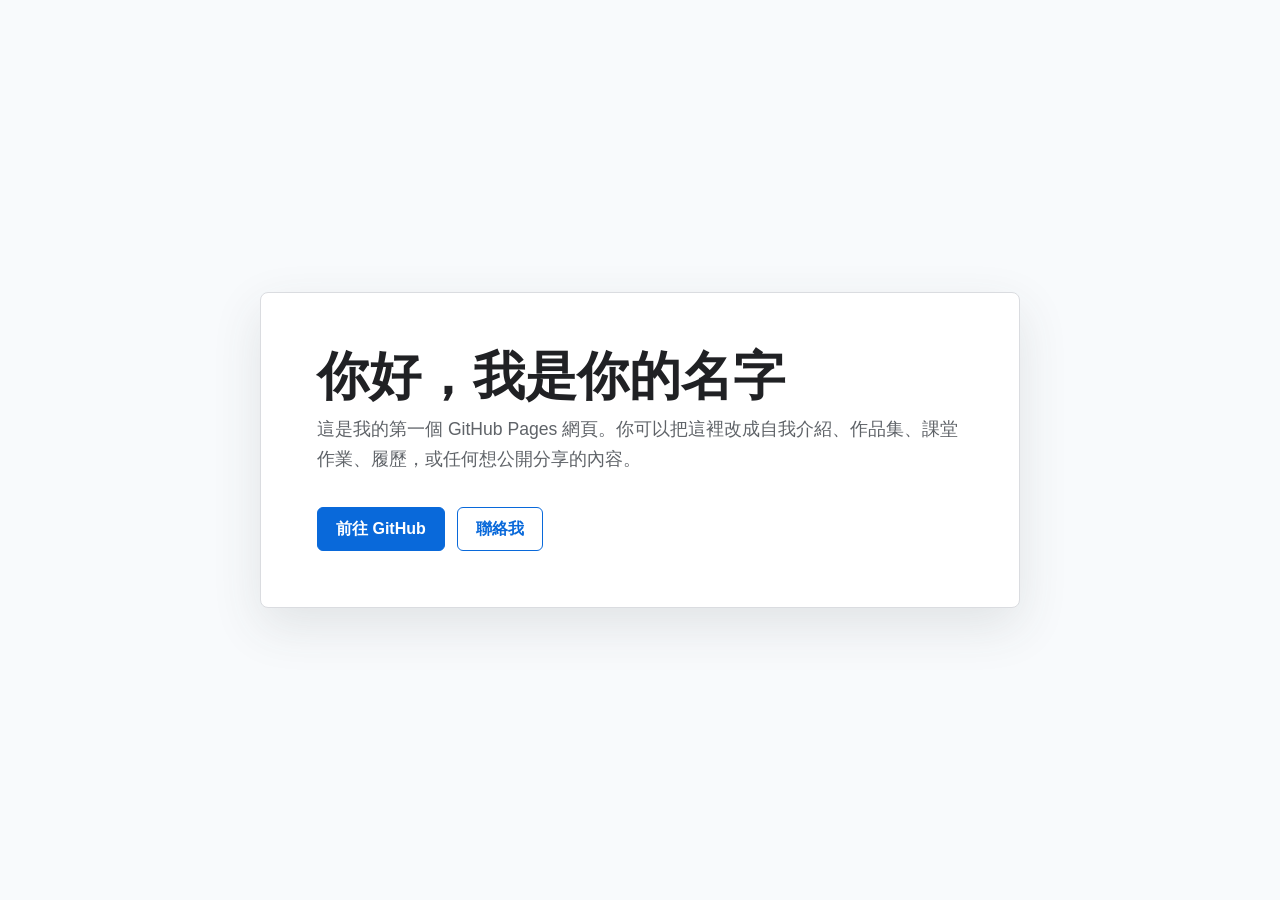
==== index.html @ ea35c6e3 "Create index.html" ====
<!doctype html>
<html lang="zh-Hant">
<head>
  <meta charset="utf-8" />
  <meta name="viewport" content="width=device-width, initial-scale=1" />
  <title>我的 GitHub Pages</title>
  <style>
    :root {
      color-scheme: light;
      --ink: #202124;
      --muted: #5f6368;
      --line: #dadce0;
      --accent: #0969da;
      --bg: #f8fafc;
      --panel: #ffffff;
    }

    * { box-sizing: border-box; }

    body {
      margin: 0;
      min-height: 100vh;
      font-family: -apple-system, BlinkMacSystemFont, "Segoe UI", sans-serif;
      color: var(--ink);
      background: var(--bg);
      display: grid;
      place-items: center;
      padding: 32px 16px;
    }

    main {
      width: min(760px, 100%);
      background: var(--panel);
      border: 1px solid var(--line);
      border-radius: 8px;
      padding: clamp(28px, 6vw, 56px);
      box-shadow: 0 18px 50px rgba(60, 64, 67, 0.12);
    }

    h1 {
      margin: 0 0 12px;
      font-size: clamp(2rem, 5vw, 3.25rem);
      line-height: 1.05;
      letter-spacing: 0;
    }

    p {
      margin: 0;
      color: var(--muted);
      font-size: 1.1rem;
      line-height: 1.7;
    }

    .actions {
      display: flex;
      flex-wrap: wrap;
      gap: 12px;
      margin-top: 32px;
    }

    a {
      color: var(--accent);
      text-decoration-thickness: 2px;
      text-underline-offset: 4px;
    }

    .button {
      display: inline-flex;
      align-items: center;
      justify-content: center;
      min-height: 44px;
      padding: 0 18px;
      border-radius: 6px;
      border: 1px solid var(--accent);
      background: var(--accent);
      color: #fff;
      text-decoration: none;
      font-weight: 650;
    }

    .button.secondary {
      background: transparent;
      color: var(--accent);
    }
  </style>
</head>
<body>
  <main>
    <h1>你好，我是你的名字</h1>
    <p>這是我的第一個 GitHub Pages 網頁。你可以把這裡改成自我介紹、作品集、課堂作業、履歷，或任何想公開分享的內容。</p>
    <div class="actions">
      <a class="button" href="https://github.com/" target="_blank" rel="noreferrer">前往 GitHub</a>
      <a class="button secondary" href="mailto:you@example.com">聯絡我</a>
    </div>
  </main>
</body>
</html>
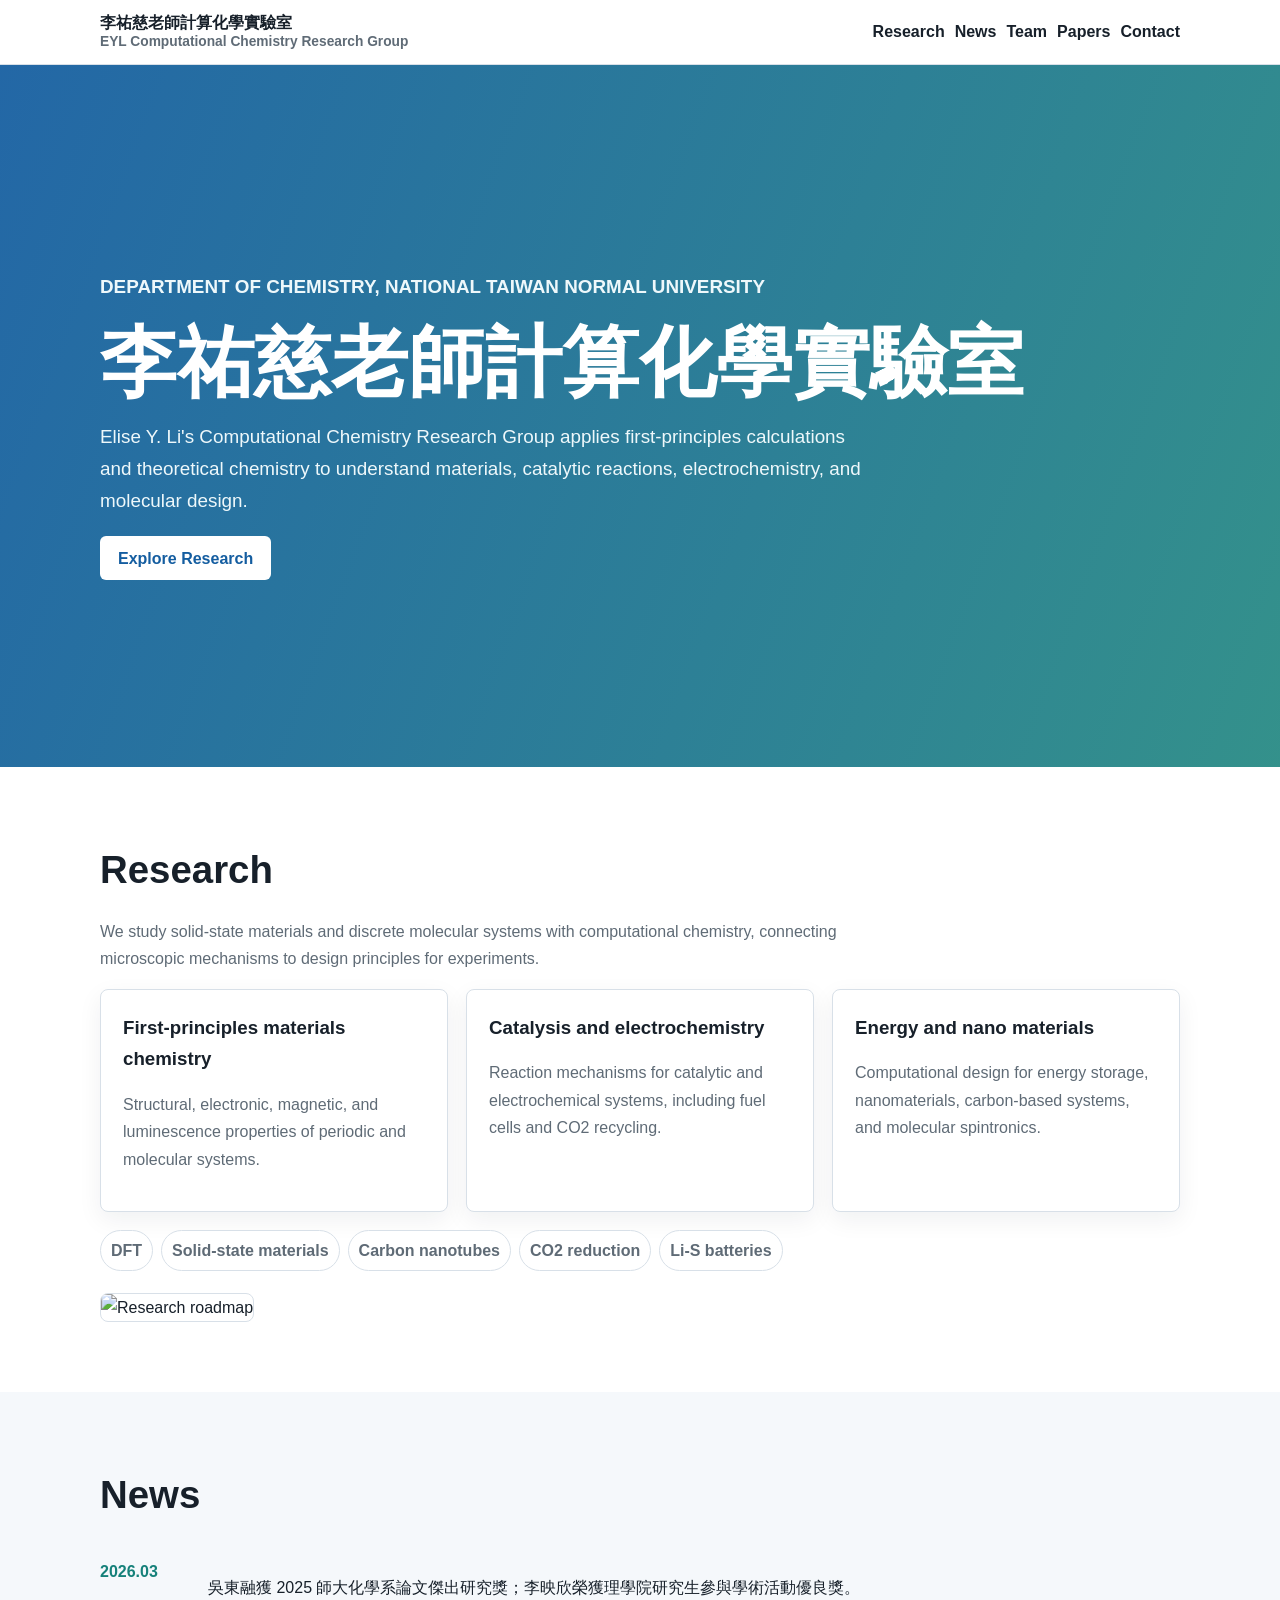
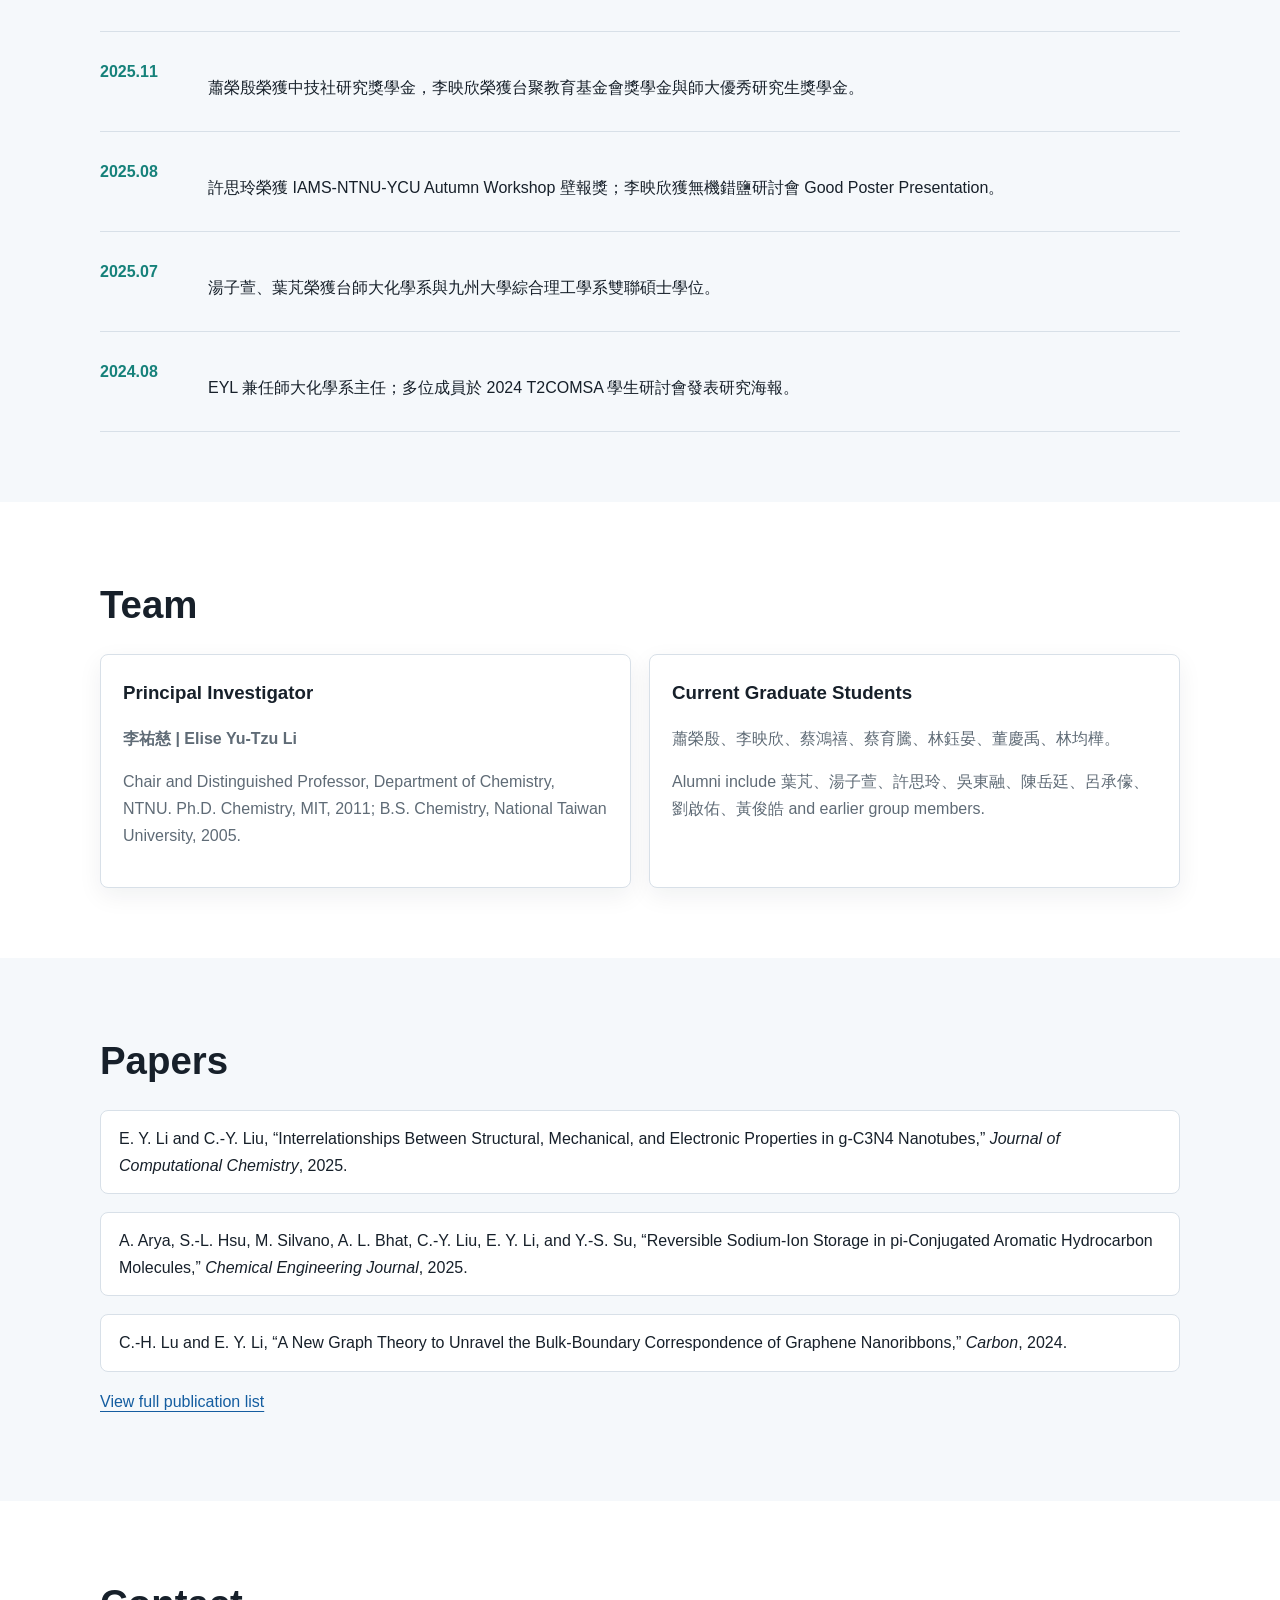
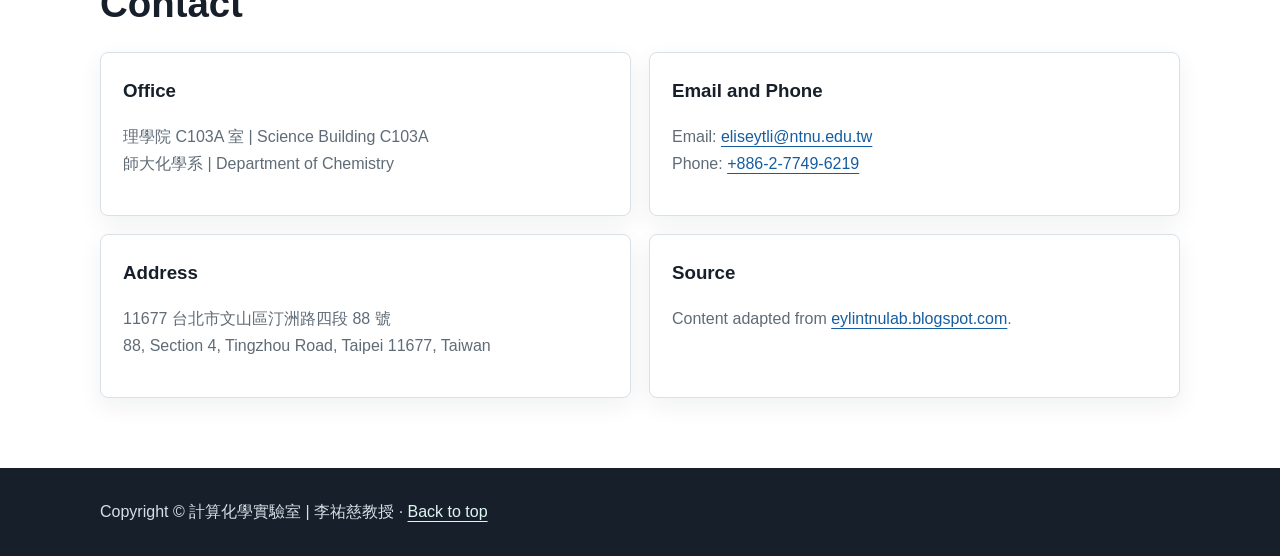
==== commit 65823674: "Add files via upload" ====
--- a/index.html
+++ b/index.html
@@ -1,97 +1,24 @@
-<!doctype html>
+﻿<!doctype html>
 <html lang="zh-Hant">
 <head>
-  <meta charset="utf-8" />
-  <meta name="viewport" content="width=device-width, initial-scale=1" />
-  <title>我的 GitHub Pages</title>
-  <style>
-    :root {
-      color-scheme: light;
-      --ink: #202124;
-      --muted: #5f6368;
-      --line: #dadce0;
-      --accent: #0969da;
-      --bg: #f8fafc;
-      --panel: #ffffff;
-    }
-
-    * { box-sizing: border-box; }
-
-    body {
-      margin: 0;
-      min-height: 100vh;
-      font-family: -apple-system, BlinkMacSystemFont, "Segoe UI", sans-serif;
-      color: var(--ink);
-      background: var(--bg);
-      display: grid;
-      place-items: center;
-      padding: 32px 16px;
-    }
-
-    main {
-      width: min(760px, 100%);
-      background: var(--panel);
-      border: 1px solid var(--line);
-      border-radius: 8px;
-      padding: clamp(28px, 6vw, 56px);
-      box-shadow: 0 18px 50px rgba(60, 64, 67, 0.12);
-    }
-
-    h1 {
-      margin: 0 0 12px;
-      font-size: clamp(2rem, 5vw, 3.25rem);
-      line-height: 1.05;
-      letter-spacing: 0;
-    }
-
-    p {
-      margin: 0;
-      color: var(--muted);
-      font-size: 1.1rem;
-      line-height: 1.7;
-    }
-
-    .actions {
-      display: flex;
-      flex-wrap: wrap;
-      gap: 12px;
-      margin-top: 32px;
-    }
-
-    a {
-      color: var(--accent);
-      text-decoration-thickness: 2px;
-      text-underline-offset: 4px;
-    }
-
-    .button {
-      display: inline-flex;
-      align-items: center;
-      justify-content: center;
-      min-height: 44px;
-      padding: 0 18px;
-      border-radius: 6px;
-      border: 1px solid var(--accent);
-      background: var(--accent);
-      color: #fff;
-      text-decoration: none;
-      font-weight: 650;
-    }
-
-    .button.secondary {
-      background: transparent;
-      color: var(--accent);
-    }
-  </style>
+<meta charset="utf-8">
+<meta name="viewport" content="width=device-width,initial-scale=1">
+<title>李祐慈老師計算化學實驗室 | EYL Computational Chemistry Research Group</title>
+<meta name="description" content="國立臺灣師範大學化學系李祐慈老師計算化學實驗室官方網站。研究方向包含第一原理計算、固態與分子材料、催化與電化學反應、能源材料設計。">
+<style>
+:root{--ink:#17202a;--muted:#5f6b76;--line:#d8e0e8;--blue:#145da0;--teal:#16817a;--gold:#c58a1f;--bg:#f5f8fb;--panel:#fff;--soft:#eaf3f7}*{box-sizing:border-box}html{scroll-behavior:smooth}body{margin:0;font-family:-apple-system,BlinkMacSystemFont,"Segoe UI","Noto Sans TC",sans-serif;color:var(--ink);background:var(--bg);line-height:1.7}a{color:var(--blue);text-underline-offset:4px}.top{position:sticky;top:0;background:#fffffff2;border-bottom:1px solid var(--line);z-index:9}.nav,.wrap{width:min(1080px,calc(100% - 32px));margin:auto}.nav{min-height:64px;display:flex;gap:18px;align-items:center;justify-content:space-between}.brand{font-weight:800;color:var(--ink);text-decoration:none;line-height:1.25}.brand span{display:block;color:var(--muted);font-size:.86rem}.links{display:flex;flex-wrap:wrap;gap:10px}.links a{text-decoration:none;color:var(--ink);font-weight:700}.hero{min-height:78vh;color:white;display:grid;align-items:center;padding:72px 0;background:linear-gradient(110deg,#145da0ee,#16817add),url('https://blogger.googleusercontent.com/img/b/R29vZ2xl/[base64]/w1600/YT%20Li_research%20banner.png') center/cover}.eyebrow{text-transform:uppercase;font-weight:800;color:#dff6f2}.hero h1{font-size:clamp(2.3rem,6vw,4.8rem);line-height:1.05;margin:0}.hero p{max-width:780px;font-size:1.18rem;color:#eef8fb}.btn{display:inline-flex;align-items:center;min-height:44px;padding:0 18px;border-radius:6px;background:white;color:var(--blue);font-weight:800;text-decoration:none}section{padding:70px 0}section:nth-of-type(even){background:white}h2{font-size:clamp(1.8rem,3vw,2.5rem);margin:0 0 16px}.lead{color:var(--muted);max-width:760px}.grid{display:grid;gap:18px}.three{grid-template-columns:repeat(3,1fr)}.two{grid-template-columns:repeat(2,1fr)}.card{background:var(--panel);border:1px solid var(--line);border-radius:8px;padding:22px;box-shadow:0 8px 24px #17202a10}.card h3{margin:0 0 10px}.card p,.card li{color:var(--muted)}.tags{display:flex;flex-wrap:wrap;gap:8px;margin-top:18px}.tag{border:1px solid var(--line);border-radius:999px;padding:6px 10px;background:white;color:var(--muted);font-weight:650}.road{width:100%;border:1px solid var(--line);border-radius:8px;margin-top:22px;background:white}.news{display:grid;gap:12px}.item{display:grid;grid-template-columns:92px 1fr;gap:16px;padding:14px 0;border-bottom:1px solid var(--line)}.date{color:var(--teal);font-weight:850}.pub{padding:14px 18px;border:1px solid var(--line);border-radius:8px;background:white}.contact{display:grid;grid-template-columns:repeat(2,1fr);gap:18px}footer{background:#17202a;color:#d7dee6;padding:30px 0}footer a{color:#dff6f2}@media(max-width:820px){.nav{align-items:flex-start;flex-direction:column;padding:12px 0}.three,.two,.contact{grid-template-columns:1fr}.item{grid-template-columns:1fr}.hero{min-height:72vh}}
+</style>
 </head>
 <body>
-  <main>
-    <h1>你好，我是你的名字</h1>
-    <p>這是我的第一個 GitHub Pages 網頁。你可以把這裡改成自我介紹、作品集、課堂作業、履歷，或任何想公開分享的內容。</p>
-    <div class="actions">
-      <a class="button" href="https://github.com/" target="_blank" rel="noreferrer">前往 GitHub</a>
-      <a class="button secondary" href="mailto:you@example.com">聯絡我</a>
-    </div>
-  </main>
+<header class="top"><nav class="nav"><a class="brand" href="#top">李祐慈老師計算化學實驗室<span>EYL Computational Chemistry Research Group</span></a><div class="links"><a href="#research">Research</a><a href="#news">News</a><a href="#team">Team</a><a href="#papers">Papers</a><a href="#contact">Contact</a></div></nav></header>
+<main id="top">
+<section class="hero"><div class="wrap"><p class="eyebrow">Department of Chemistry, National Taiwan Normal University</p><h1>李祐慈老師計算化學實驗室</h1><p>Elise Y. Li's Computational Chemistry Research Group applies first-principles calculations and theoretical chemistry to understand materials, catalytic reactions, electrochemistry, and molecular design.</p><a class="btn" href="#research">Explore Research</a></div></section>
+<section id="research"><div class="wrap"><h2>Research</h2><p class="lead">We study solid-state materials and discrete molecular systems with computational chemistry, connecting microscopic mechanisms to design principles for experiments.</p><div class="grid three"><article class="card"><h3>First-principles materials chemistry</h3><p>Structural, electronic, magnetic, and luminescence properties of periodic and molecular systems.</p></article><article class="card"><h3>Catalysis and electrochemistry</h3><p>Reaction mechanisms for catalytic and electrochemical systems, including fuel cells and CO2 recycling.</p></article><article class="card"><h3>Energy and nano materials</h3><p>Computational design for energy storage, nanomaterials, carbon-based systems, and molecular spintronics.</p></article></div><div class="tags"><span class="tag">DFT</span><span class="tag">Solid-state materials</span><span class="tag">Carbon nanotubes</span><span class="tag">CO2 reduction</span><span class="tag">Li-S batteries</span></div><img class="road" src="https://blogger.googleusercontent.com/img/b/R29vZ2xl/AVvXsEiO5ybSbYu1Y1s_zFn6mAdXwSBIzL89WNrCMzJ8BT-R7xof6nd_lQrTq1bvKwl-NpyrajUR7cjV-CpwgLqG7L7P-c2KsufaPKp_86p9S5ndyL7JEQ8xTdMjvRWf6aU5rWKlxTmgMh6kjCT75kEjnkH2i54c2VMpYhy-3uVNlGtEIT3qdA_8u-p5QEqNoYBh/w1200/EYL%20Group%20Research%20Roadmap.png" alt="Research roadmap"></div></section>
+<section id="news"><div class="wrap"><h2>News</h2><div class="news"><div class="item"><b class="date">2026.03</b><p>吳東融獲 2025 師大化學系論文傑出研究獎；李映欣榮獲理學院研究生參與學術活動優良獎。</p></div><div class="item"><b class="date">2025.11</b><p>蕭榮殷榮獲中技社研究獎學金，李映欣榮獲台聚教育基金會獎學金與師大優秀研究生獎學金。</p></div><div class="item"><b class="date">2025.08</b><p>許思玲榮獲 IAMS-NTNU-YCU Autumn Workshop 壁報獎；李映欣獲無機錯鹽研討會 Good Poster Presentation。</p></div><div class="item"><b class="date">2025.07</b><p>湯子萱、葉芃榮獲台師大化學系與九州大學綜合理工學系雙聯碩士學位。</p></div><div class="item"><b class="date">2024.08</b><p>EYL 兼任師大化學系主任；多位成員於 2024 T2COMSA 學生研討會發表研究海報。</p></div></div></div></section>
+<section id="team"><div class="wrap"><h2>Team</h2><div class="grid two"><article class="card"><h3>Principal Investigator</h3><p><strong>李祐慈 | Elise Yu-Tzu Li</strong></p><p>Chair and Distinguished Professor, Department of Chemistry, NTNU. Ph.D. Chemistry, MIT, 2011; B.S. Chemistry, National Taiwan University, 2005.</p></article><article class="card"><h3>Current Graduate Students</h3><p>蕭榮殷、李映欣、蔡鴻禧、蔡育騰、林鈺晏、董慶禹、林均樺。</p><p>Alumni include 葉芃、湯子萱、許思玲、吳東融、陳岳廷、呂承儫、劉啟佑、黃俊皓 and earlier group members.</p></article></div></div></section>
+<section id="papers"><div class="wrap"><h2>Papers</h2><div class="grid"><article class="pub">E. Y. Li and C.-Y. Liu, “Interrelationships Between Structural, Mechanical, and Electronic Properties in g-C3N4 Nanotubes,” <em>Journal of Computational Chemistry</em>, 2025.</article><article class="pub">A. Arya, S.-L. Hsu, M. Silvano, A. L. Bhat, C.-Y. Liu, E. Y. Li, and Y.-S. Su, “Reversible Sodium-Ion Storage in pi-Conjugated Aromatic Hydrocarbon Molecules,” <em>Chemical Engineering Journal</em>, 2025.</article><article class="pub">C.-H. Lu and E. Y. Li, “A New Graph Theory to Unravel the Bulk-Boundary Correspondence of Graphene Nanoribbons,” <em>Carbon</em>, 2024.</article></div><p><a href="https://eylintnulab.blogspot.com/2022/03/publications.html" target="_blank" rel="noreferrer">View full publication list</a></p></div></section>
+<section id="contact"><div class="wrap"><h2>Contact</h2><div class="contact"><article class="card"><h3>Office</h3><p>理學院 C103A 室 | Science Building C103A<br>師大化學系 | Department of Chemistry</p></article><article class="card"><h3>Email and Phone</h3><p>Email: <a href="mailto:eliseytli@ntnu.edu.tw">eliseytli@ntnu.edu.tw</a><br>Phone: <a href="tel:+886277496219">+886-2-7749-6219</a></p></article><article class="card"><h3>Address</h3><p>11677 台北市文山區汀洲路四段 88 號<br>88, Section 4, Tingzhou Road, Taipei 11677, Taiwan</p></article><article class="card"><h3>Source</h3><p>Content adapted from <a href="https://eylintnulab.blogspot.com/" target="_blank" rel="noreferrer">eylintnulab.blogspot.com</a>.</p></article></div></div></section>
+</main>
+<footer><div class="wrap">Copyright © 計算化學實驗室 | 李祐慈教授 · <a href="#top">Back to top</a></div></footer>
 </body>
-</html>
+</html>
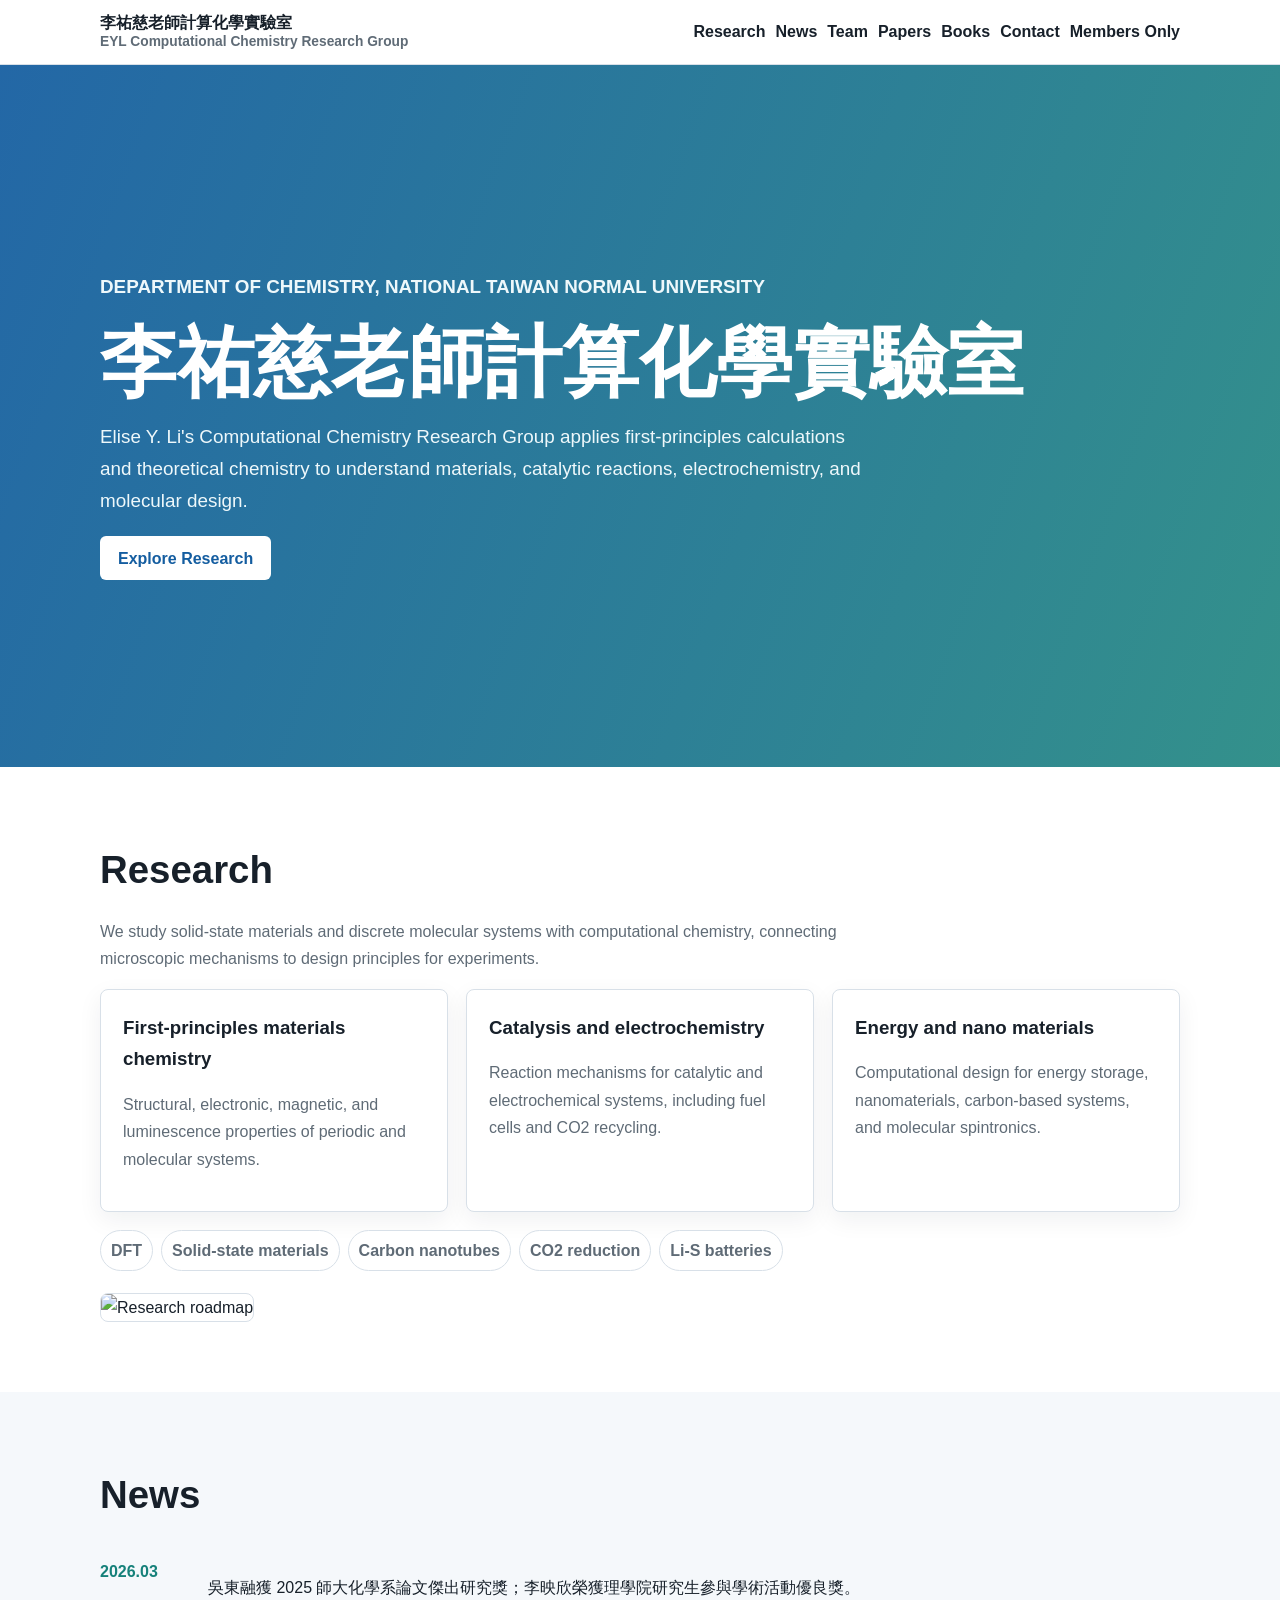
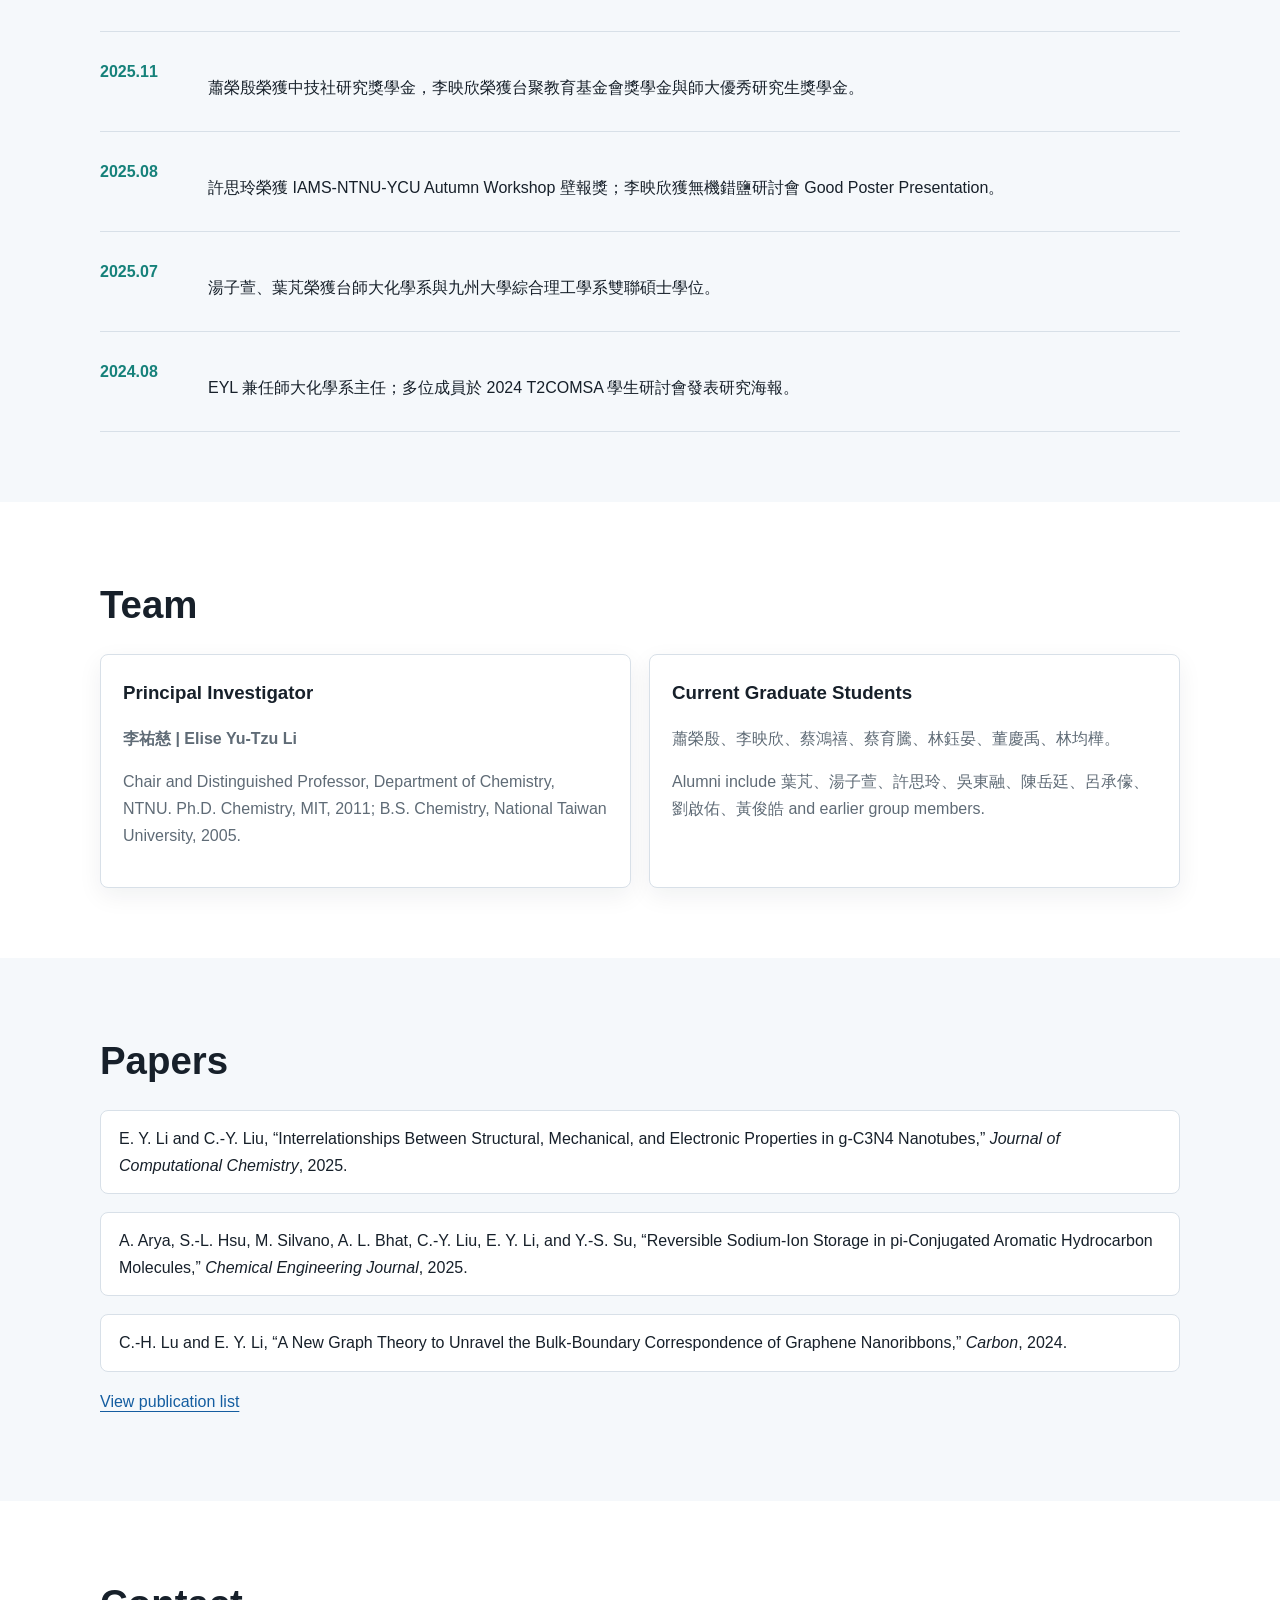
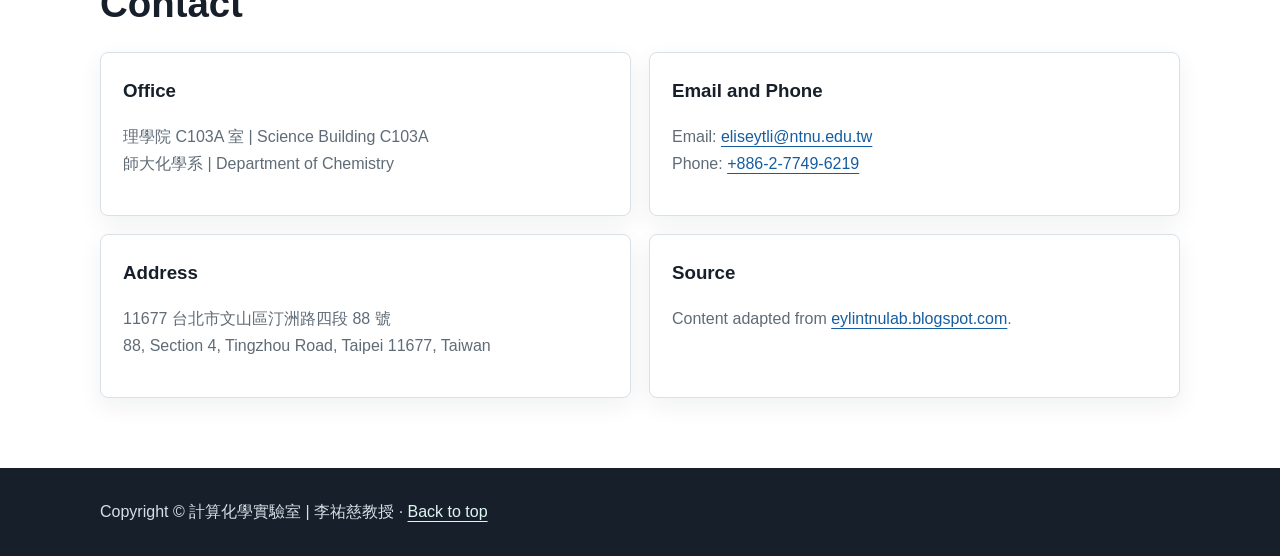
==== commit 1c14bfa3: "Update index.html" ====
--- a/index.html
+++ b/index.html
@@ -1,24 +1,24 @@
-﻿<!doctype html>
-<html lang="zh-Hant">
-<head>
-<meta charset="utf-8">
-<meta name="viewport" content="width=device-width,initial-scale=1">
-<title>李祐慈老師計算化學實驗室 | EYL Computational Chemistry Research Group</title>
-<meta name="description" content="國立臺灣師範大學化學系李祐慈老師計算化學實驗室官方網站。研究方向包含第一原理計算、固態與分子材料、催化與電化學反應、能源材料設計。">
-<style>
-:root{--ink:#17202a;--muted:#5f6b76;--line:#d8e0e8;--blue:#145da0;--teal:#16817a;--gold:#c58a1f;--bg:#f5f8fb;--panel:#fff;--soft:#eaf3f7}*{box-sizing:border-box}html{scroll-behavior:smooth}body{margin:0;font-family:-apple-system,BlinkMacSystemFont,"Segoe UI","Noto Sans TC",sans-serif;color:var(--ink);background:var(--bg);line-height:1.7}a{color:var(--blue);text-underline-offset:4px}.top{position:sticky;top:0;background:#fffffff2;border-bottom:1px solid var(--line);z-index:9}.nav,.wrap{width:min(1080px,calc(100% - 32px));margin:auto}.nav{min-height:64px;display:flex;gap:18px;align-items:center;justify-content:space-between}.brand{font-weight:800;color:var(--ink);text-decoration:none;line-height:1.25}.brand span{display:block;color:var(--muted);font-size:.86rem}.links{display:flex;flex-wrap:wrap;gap:10px}.links a{text-decoration:none;color:var(--ink);font-weight:700}.hero{min-height:78vh;color:white;display:grid;align-items:center;padding:72px 0;background:linear-gradient(110deg,#145da0ee,#16817add),url('https://blogger.googleusercontent.com/img/b/R29vZ2xl/[base64]/w1600/YT%20Li_research%20banner.png') center/cover}.eyebrow{text-transform:uppercase;font-weight:800;color:#dff6f2}.hero h1{font-size:clamp(2.3rem,6vw,4.8rem);line-height:1.05;margin:0}.hero p{max-width:780px;font-size:1.18rem;color:#eef8fb}.btn{display:inline-flex;align-items:center;min-height:44px;padding:0 18px;border-radius:6px;background:white;color:var(--blue);font-weight:800;text-decoration:none}section{padding:70px 0}section:nth-of-type(even){background:white}h2{font-size:clamp(1.8rem,3vw,2.5rem);margin:0 0 16px}.lead{color:var(--muted);max-width:760px}.grid{display:grid;gap:18px}.three{grid-template-columns:repeat(3,1fr)}.two{grid-template-columns:repeat(2,1fr)}.card{background:var(--panel);border:1px solid var(--line);border-radius:8px;padding:22px;box-shadow:0 8px 24px #17202a10}.card h3{margin:0 0 10px}.card p,.card li{color:var(--muted)}.tags{display:flex;flex-wrap:wrap;gap:8px;margin-top:18px}.tag{border:1px solid var(--line);border-radius:999px;padding:6px 10px;background:white;color:var(--muted);font-weight:650}.road{width:100%;border:1px solid var(--line);border-radius:8px;margin-top:22px;background:white}.news{display:grid;gap:12px}.item{display:grid;grid-template-columns:92px 1fr;gap:16px;padding:14px 0;border-bottom:1px solid var(--line)}.date{color:var(--teal);font-weight:850}.pub{padding:14px 18px;border:1px solid var(--line);border-radius:8px;background:white}.contact{display:grid;grid-template-columns:repeat(2,1fr);gap:18px}footer{background:#17202a;color:#d7dee6;padding:30px 0}footer a{color:#dff6f2}@media(max-width:820px){.nav{align-items:flex-start;flex-direction:column;padding:12px 0}.three,.two,.contact{grid-template-columns:1fr}.item{grid-template-columns:1fr}.hero{min-height:72vh}}
-</style>
-</head>
-<body>
-<header class="top"><nav class="nav"><a class="brand" href="#top">李祐慈老師計算化學實驗室<span>EYL Computational Chemistry Research Group</span></a><div class="links"><a href="#research">Research</a><a href="#news">News</a><a href="#team">Team</a><a href="#papers">Papers</a><a href="#contact">Contact</a></div></nav></header>
-<main id="top">
-<section class="hero"><div class="wrap"><p class="eyebrow">Department of Chemistry, National Taiwan Normal University</p><h1>李祐慈老師計算化學實驗室</h1><p>Elise Y. Li's Computational Chemistry Research Group applies first-principles calculations and theoretical chemistry to understand materials, catalytic reactions, electrochemistry, and molecular design.</p><a class="btn" href="#research">Explore Research</a></div></section>
-<section id="research"><div class="wrap"><h2>Research</h2><p class="lead">We study solid-state materials and discrete molecular systems with computational chemistry, connecting microscopic mechanisms to design principles for experiments.</p><div class="grid three"><article class="card"><h3>First-principles materials chemistry</h3><p>Structural, electronic, magnetic, and luminescence properties of periodic and molecular systems.</p></article><article class="card"><h3>Catalysis and electrochemistry</h3><p>Reaction mechanisms for catalytic and electrochemical systems, including fuel cells and CO2 recycling.</p></article><article class="card"><h3>Energy and nano materials</h3><p>Computational design for energy storage, nanomaterials, carbon-based systems, and molecular spintronics.</p></article></div><div class="tags"><span class="tag">DFT</span><span class="tag">Solid-state materials</span><span class="tag">Carbon nanotubes</span><span class="tag">CO2 reduction</span><span class="tag">Li-S batteries</span></div><img class="road" src="https://blogger.googleusercontent.com/img/b/R29vZ2xl/AVvXsEiO5ybSbYu1Y1s_zFn6mAdXwSBIzL89WNrCMzJ8BT-R7xof6nd_lQrTq1bvKwl-NpyrajUR7cjV-CpwgLqG7L7P-c2KsufaPKp_86p9S5ndyL7JEQ8xTdMjvRWf6aU5rWKlxTmgMh6kjCT75kEjnkH2i54c2VMpYhy-3uVNlGtEIT3qdA_8u-p5QEqNoYBh/w1200/EYL%20Group%20Research%20Roadmap.png" alt="Research roadmap"></div></section>
-<section id="news"><div class="wrap"><h2>News</h2><div class="news"><div class="item"><b class="date">2026.03</b><p>吳東融獲 2025 師大化學系論文傑出研究獎；李映欣榮獲理學院研究生參與學術活動優良獎。</p></div><div class="item"><b class="date">2025.11</b><p>蕭榮殷榮獲中技社研究獎學金，李映欣榮獲台聚教育基金會獎學金與師大優秀研究生獎學金。</p></div><div class="item"><b class="date">2025.08</b><p>許思玲榮獲 IAMS-NTNU-YCU Autumn Workshop 壁報獎；李映欣獲無機錯鹽研討會 Good Poster Presentation。</p></div><div class="item"><b class="date">2025.07</b><p>湯子萱、葉芃榮獲台師大化學系與九州大學綜合理工學系雙聯碩士學位。</p></div><div class="item"><b class="date">2024.08</b><p>EYL 兼任師大化學系主任；多位成員於 2024 T2COMSA 學生研討會發表研究海報。</p></div></div></div></section>
-<section id="team"><div class="wrap"><h2>Team</h2><div class="grid two"><article class="card"><h3>Principal Investigator</h3><p><strong>李祐慈 | Elise Yu-Tzu Li</strong></p><p>Chair and Distinguished Professor, Department of Chemistry, NTNU. Ph.D. Chemistry, MIT, 2011; B.S. Chemistry, National Taiwan University, 2005.</p></article><article class="card"><h3>Current Graduate Students</h3><p>蕭榮殷、李映欣、蔡鴻禧、蔡育騰、林鈺晏、董慶禹、林均樺。</p><p>Alumni include 葉芃、湯子萱、許思玲、吳東融、陳岳廷、呂承儫、劉啟佑、黃俊皓 and earlier group members.</p></article></div></div></section>
-<section id="papers"><div class="wrap"><h2>Papers</h2><div class="grid"><article class="pub">E. Y. Li and C.-Y. Liu, “Interrelationships Between Structural, Mechanical, and Electronic Properties in g-C3N4 Nanotubes,” <em>Journal of Computational Chemistry</em>, 2025.</article><article class="pub">A. Arya, S.-L. Hsu, M. Silvano, A. L. Bhat, C.-Y. Liu, E. Y. Li, and Y.-S. Su, “Reversible Sodium-Ion Storage in pi-Conjugated Aromatic Hydrocarbon Molecules,” <em>Chemical Engineering Journal</em>, 2025.</article><article class="pub">C.-H. Lu and E. Y. Li, “A New Graph Theory to Unravel the Bulk-Boundary Correspondence of Graphene Nanoribbons,” <em>Carbon</em>, 2024.</article></div><p><a href="https://eylintnulab.blogspot.com/2022/03/publications.html" target="_blank" rel="noreferrer">View full publication list</a></p></div></section>
-<section id="contact"><div class="wrap"><h2>Contact</h2><div class="contact"><article class="card"><h3>Office</h3><p>理學院 C103A 室 | Science Building C103A<br>師大化學系 | Department of Chemistry</p></article><article class="card"><h3>Email and Phone</h3><p>Email: <a href="mailto:eliseytli@ntnu.edu.tw">eliseytli@ntnu.edu.tw</a><br>Phone: <a href="tel:+886277496219">+886-2-7749-6219</a></p></article><article class="card"><h3>Address</h3><p>11677 台北市文山區汀洲路四段 88 號<br>88, Section 4, Tingzhou Road, Taipei 11677, Taiwan</p></article><article class="card"><h3>Source</h3><p>Content adapted from <a href="https://eylintnulab.blogspot.com/" target="_blank" rel="noreferrer">eylintnulab.blogspot.com</a>.</p></article></div></div></section>
-</main>
-<footer><div class="wrap">Copyright © 計算化學實驗室 | 李祐慈教授 · <a href="#top">Back to top</a></div></footer>
-</body>
+<!doctype html>
+<html lang="zh-Hant">
+<head>
+<meta charset="utf-8">
+<meta name="viewport" content="width=device-width,initial-scale=1">
+<title>李祐慈老師計算化學實驗室 | EYL Computational Chemistry Research Group</title>
+<meta name="description" content="國立臺灣師範大學化學系李祐慈老師計算化學實驗室官方網站。研究方向包含第一原理計算、固態與分子材料、催化與電化學反應、能源材料設計。">
+<style>
+:root{--ink:#17202a;--muted:#5f6b76;--line:#d8e0e8;--blue:#145da0;--teal:#16817a;--gold:#c58a1f;--bg:#f5f8fb;--panel:#fff;--soft:#eaf3f7}*{box-sizing:border-box}html{scroll-behavior:smooth}body{margin:0;font-family:-apple-system,BlinkMacSystemFont,"Segoe UI","Noto Sans TC",sans-serif;color:var(--ink);background:var(--bg);line-height:1.7}a{color:var(--blue);text-underline-offset:4px}.top{position:sticky;top:0;background:#fffffff2;border-bottom:1px solid var(--line);z-index:9}.nav,.wrap{width:min(1080px,calc(100% - 32px));margin:auto}.nav{min-height:64px;display:flex;gap:18px;align-items:center;justify-content:space-between}.brand{font-weight:800;color:var(--ink);text-decoration:none;line-height:1.25}.brand span{display:block;color:var(--muted);font-size:.86rem}.links{display:flex;flex-wrap:wrap;gap:10px}.links a{text-decoration:none;color:var(--ink);font-weight:700}.hero{min-height:78vh;color:white;display:grid;align-items:center;padding:72px 0;background:linear-gradient(110deg,#145da0ee,#16817add),url('https://blogger.googleusercontent.com/img/b/R29vZ2xl/[base64]/w1600/YT%20Li_research%20banner.png') center/cover}.eyebrow{text-transform:uppercase;font-weight:800;color:#dff6f2}.hero h1{font-size:clamp(2.3rem,6vw,4.8rem);line-height:1.05;margin:0}.hero p{max-width:780px;font-size:1.18rem;color:#eef8fb}.btn{display:inline-flex;align-items:center;min-height:44px;padding:0 18px;border-radius:6px;background:white;color:var(--blue);font-weight:800;text-decoration:none}section{padding:70px 0}section:nth-of-type(even){background:white}h2{font-size:clamp(1.8rem,3vw,2.5rem);margin:0 0 16px}.lead{color:var(--muted);max-width:760px}.grid{display:grid;gap:18px}.three{grid-template-columns:repeat(3,1fr)}.two{grid-template-columns:repeat(2,1fr)}.card{background:var(--panel);border:1px solid var(--line);border-radius:8px;padding:22px;box-shadow:0 8px 24px #17202a10}.card h3{margin:0 0 10px}.card p,.card li{color:var(--muted)}.tags{display:flex;flex-wrap:wrap;gap:8px;margin-top:18px}.tag{border:1px solid var(--line);border-radius:999px;padding:6px 10px;background:white;color:var(--muted);font-weight:650}.road{width:100%;border:1px solid var(--line);border-radius:8px;margin-top:22px;background:white}.news{display:grid;gap:12px}.item{display:grid;grid-template-columns:92px 1fr;gap:16px;padding:14px 0;border-bottom:1px solid var(--line)}.date{color:var(--teal);font-weight:850}.pub{padding:14px 18px;border:1px solid var(--line);border-radius:8px;background:white}.contact{display:grid;grid-template-columns:repeat(2,1fr);gap:18px}footer{background:#17202a;color:#d7dee6;padding:30px 0}footer a{color:#dff6f2}@media(max-width:820px){.nav{align-items:flex-start;flex-direction:column;padding:12px 0}.three,.two,.contact{grid-template-columns:1fr}.item{grid-template-columns:1fr}.hero{min-height:72vh}}
+</style>
+</head>
+<body>
+<header class="top"><nav class="nav"><a class="brand" href="index.html">李祐慈老師計算化學實驗室<span>EYL Computational Chemistry Research Group</span></a><div class="links"><a href="research.html">Research</a><a href="news.html">News</a><a href="team.html">Team</a><a href="papers.html">Papers</a><a href="books.html">Books</a><a href="contact.html">Contact</a><a href="members.html">Members Only</a></div></nav></header>
+<main id="top">
+<section class="hero"><div class="wrap"><p class="eyebrow">Department of Chemistry, National Taiwan Normal University</p><h1>李祐慈老師計算化學實驗室</h1><p>Elise Y. Li's Computational Chemistry Research Group applies first-principles calculations and theoretical chemistry to understand materials, catalytic reactions, electrochemistry, and molecular design.</p><a class="btn" href="research.html">Explore Research</a></div></section>
+<section id="research"><div class="wrap"><h2>Research</h2><p class="lead">We study solid-state materials and discrete molecular systems with computational chemistry, connecting microscopic mechanisms to design principles for experiments.</p><div class="grid three"><article class="card"><h3>First-principles materials chemistry</h3><p>Structural, electronic, magnetic, and luminescence properties of periodic and molecular systems.</p></article><article class="card"><h3>Catalysis and electrochemistry</h3><p>Reaction mechanisms for catalytic and electrochemical systems, including fuel cells and CO2 recycling.</p></article><article class="card"><h3>Energy and nano materials</h3><p>Computational design for energy storage, nanomaterials, carbon-based systems, and molecular spintronics.</p></article></div><div class="tags"><span class="tag">DFT</span><span class="tag">Solid-state materials</span><span class="tag">Carbon nanotubes</span><span class="tag">CO2 reduction</span><span class="tag">Li-S batteries</span></div><img class="road" src="https://blogger.googleusercontent.com/img/b/R29vZ2xl/AVvXsEiO5ybSbYu1Y1s_zFn6mAdXwSBIzL89WNrCMzJ8BT-R7xof6nd_lQrTq1bvKwl-NpyrajUR7cjV-CpwgLqG7L7P-c2KsufaPKp_86p9S5ndyL7JEQ8xTdMjvRWf6aU5rWKlxTmgMh6kjCT75kEjnkH2i54c2VMpYhy-3uVNlGtEIT3qdA_8u-p5QEqNoYBh/w1200/EYL%20Group%20Research%20Roadmap.png" alt="Research roadmap"></div></section>
+<section id="news"><div class="wrap"><h2>News</h2><div class="news"><div class="item"><b class="date">2026.03</b><p>吳東融獲 2025 師大化學系論文傑出研究獎；李映欣榮獲理學院研究生參與學術活動優良獎。</p></div><div class="item"><b class="date">2025.11</b><p>蕭榮殷榮獲中技社研究獎學金，李映欣榮獲台聚教育基金會獎學金與師大優秀研究生獎學金。</p></div><div class="item"><b class="date">2025.08</b><p>許思玲榮獲 IAMS-NTNU-YCU Autumn Workshop 壁報獎；李映欣獲無機錯鹽研討會 Good Poster Presentation。</p></div><div class="item"><b class="date">2025.07</b><p>湯子萱、葉芃榮獲台師大化學系與九州大學綜合理工學系雙聯碩士學位。</p></div><div class="item"><b class="date">2024.08</b><p>EYL 兼任師大化學系主任；多位成員於 2024 T2COMSA 學生研討會發表研究海報。</p></div></div></div></section>
+<section id="team"><div class="wrap"><h2>Team</h2><div class="grid two"><article class="card"><h3>Principal Investigator</h3><p><strong>李祐慈 | Elise Yu-Tzu Li</strong></p><p>Chair and Distinguished Professor, Department of Chemistry, NTNU. Ph.D. Chemistry, MIT, 2011; B.S. Chemistry, National Taiwan University, 2005.</p></article><article class="card"><h3>Current Graduate Students</h3><p>蕭榮殷、李映欣、蔡鴻禧、蔡育騰、林鈺晏、董慶禹、林均樺。</p><p>Alumni include 葉芃、湯子萱、許思玲、吳東融、陳岳廷、呂承儫、劉啟佑、黃俊皓 and earlier group members.</p></article></div></div></section>
+<section id="papers"><div class="wrap"><h2>Papers</h2><div class="grid"><article class="pub">E. Y. Li and C.-Y. Liu, “Interrelationships Between Structural, Mechanical, and Electronic Properties in g-C3N4 Nanotubes,” <em>Journal of Computational Chemistry</em>, 2025.</article><article class="pub">A. Arya, S.-L. Hsu, M. Silvano, A. L. Bhat, C.-Y. Liu, E. Y. Li, and Y.-S. Su, “Reversible Sodium-Ion Storage in pi-Conjugated Aromatic Hydrocarbon Molecules,” <em>Chemical Engineering Journal</em>, 2025.</article><article class="pub">C.-H. Lu and E. Y. Li, “A New Graph Theory to Unravel the Bulk-Boundary Correspondence of Graphene Nanoribbons,” <em>Carbon</em>, 2024.</article></div><p><a href="papers.html">View publication list</a></p></div></section>
+<section id="contact"><div class="wrap"><h2>Contact</h2><div class="contact"><article class="card"><h3>Office</h3><p>理學院 C103A 室 | Science Building C103A<br>師大化學系 | Department of Chemistry</p></article><article class="card"><h3>Email and Phone</h3><p>Email: <a href="mailto:eliseytli@ntnu.edu.tw">eliseytli@ntnu.edu.tw</a><br>Phone: <a href="tel:+886277496219">+886-2-7749-6219</a></p></article><article class="card"><h3>Address</h3><p>11677 台北市文山區汀洲路四段 88 號<br>88, Section 4, Tingzhou Road, Taipei 11677, Taiwan</p></article><article class="card"><h3>Source</h3><p>Content adapted from <a href="https://eylintnulab.blogspot.com/" target="_blank" rel="noreferrer">eylintnulab.blogspot.com</a>.</p></article></div></div></section>
+</main>
+<footer><div class="wrap">Copyright © 計算化學實驗室 | 李祐慈教授 · <a href="#top">Back to top</a></div></footer>
+</body>
 </html>
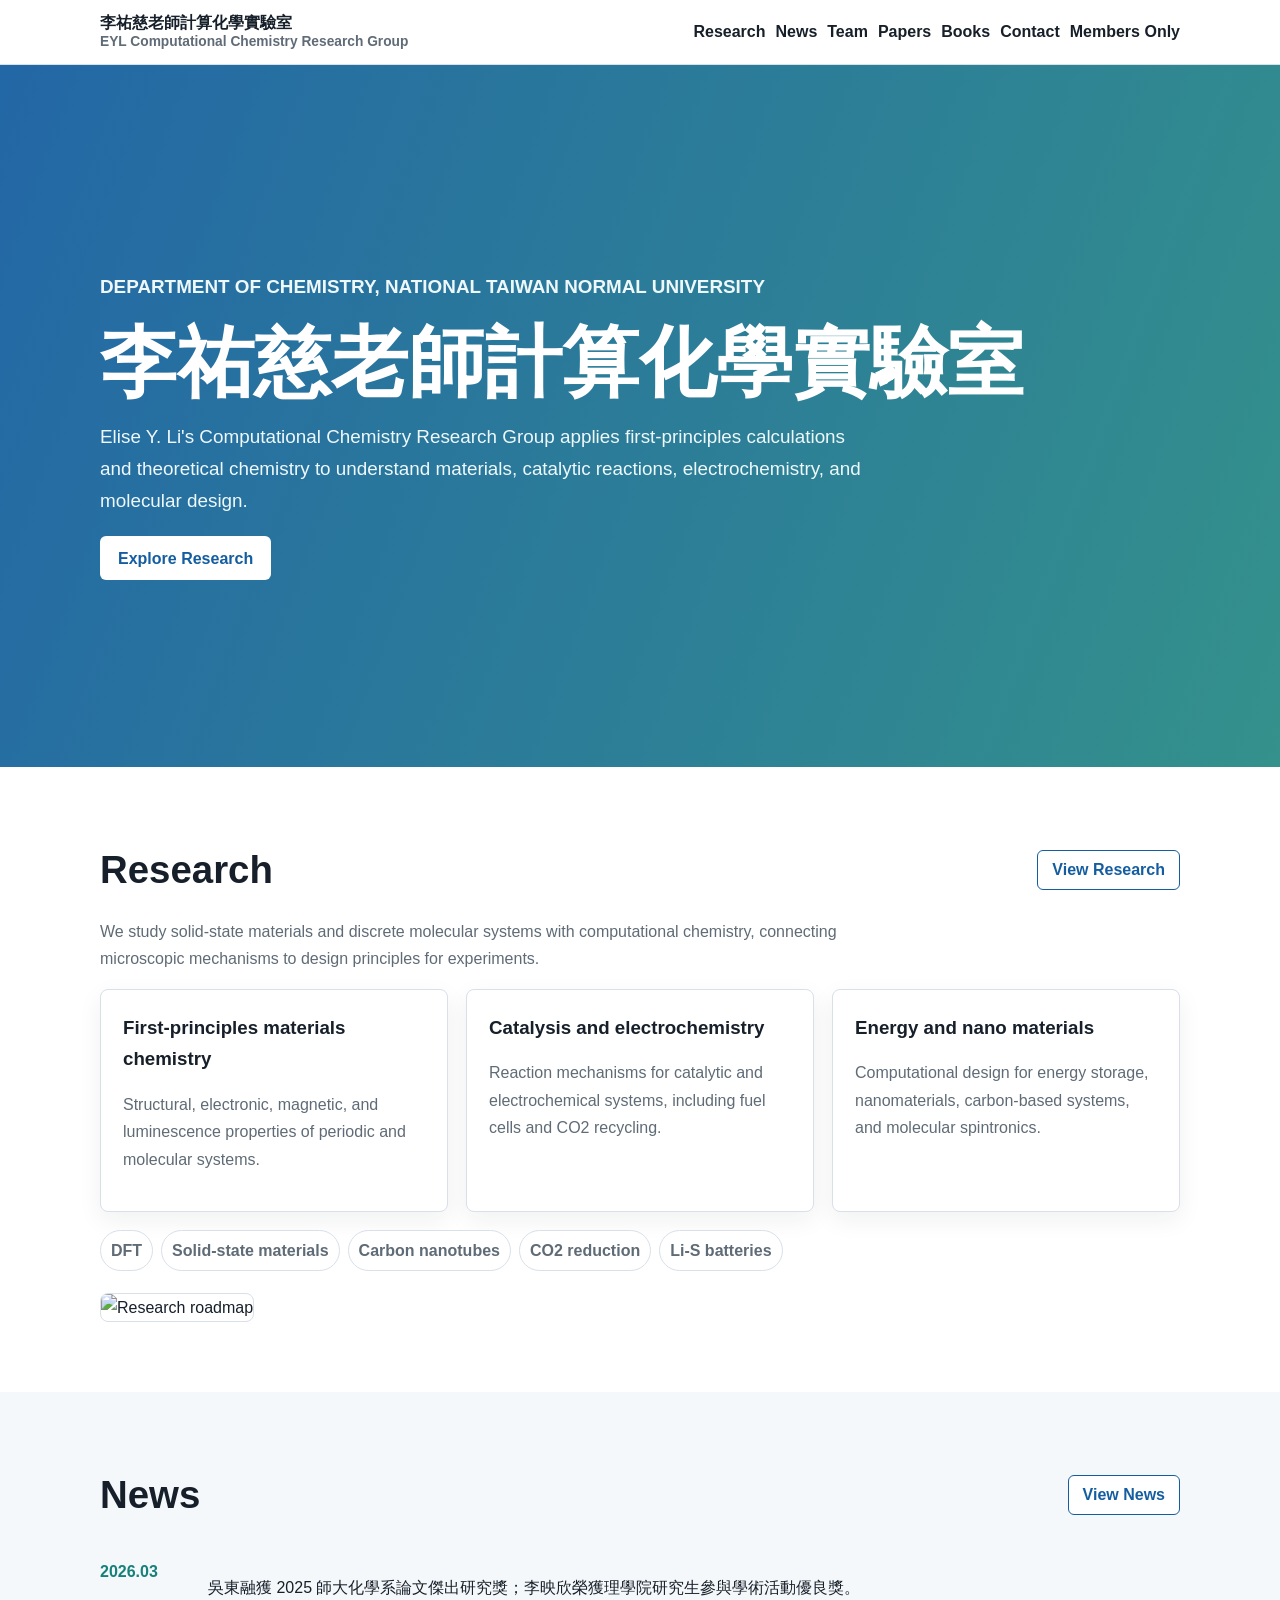
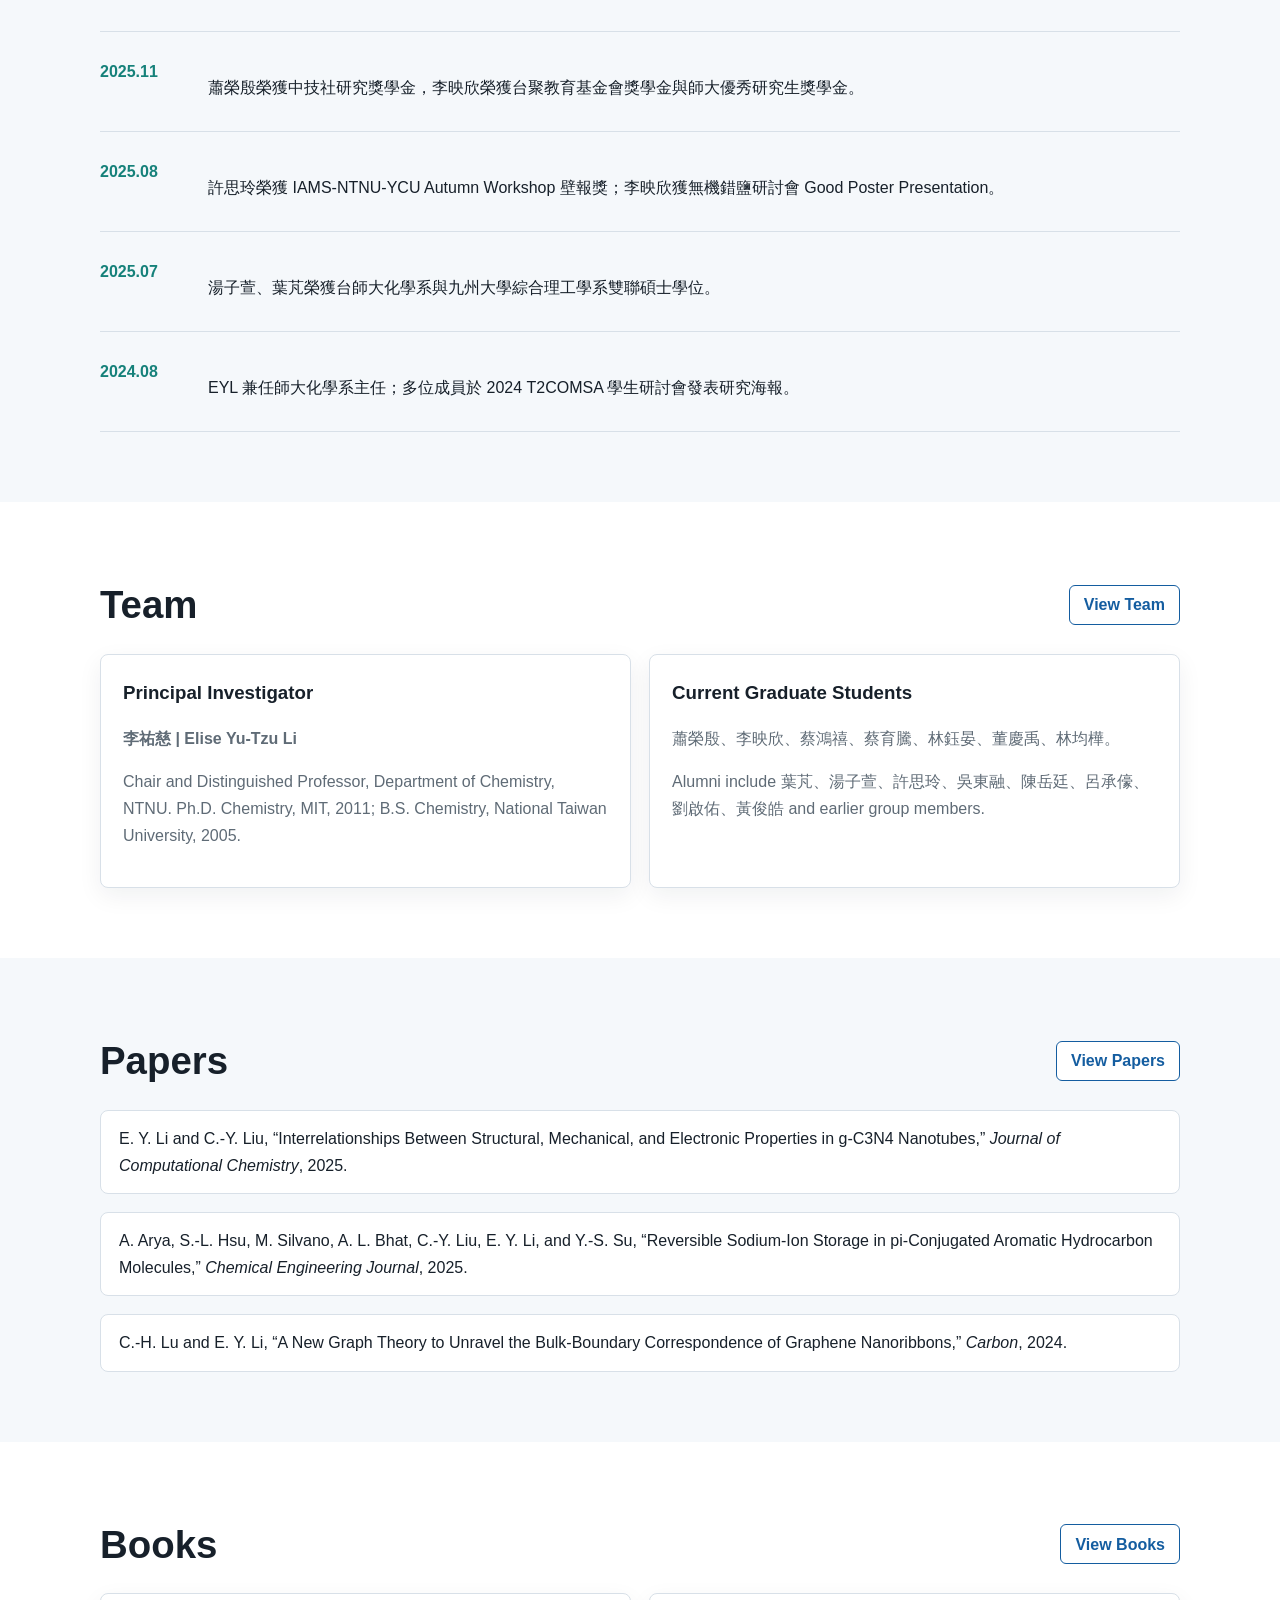
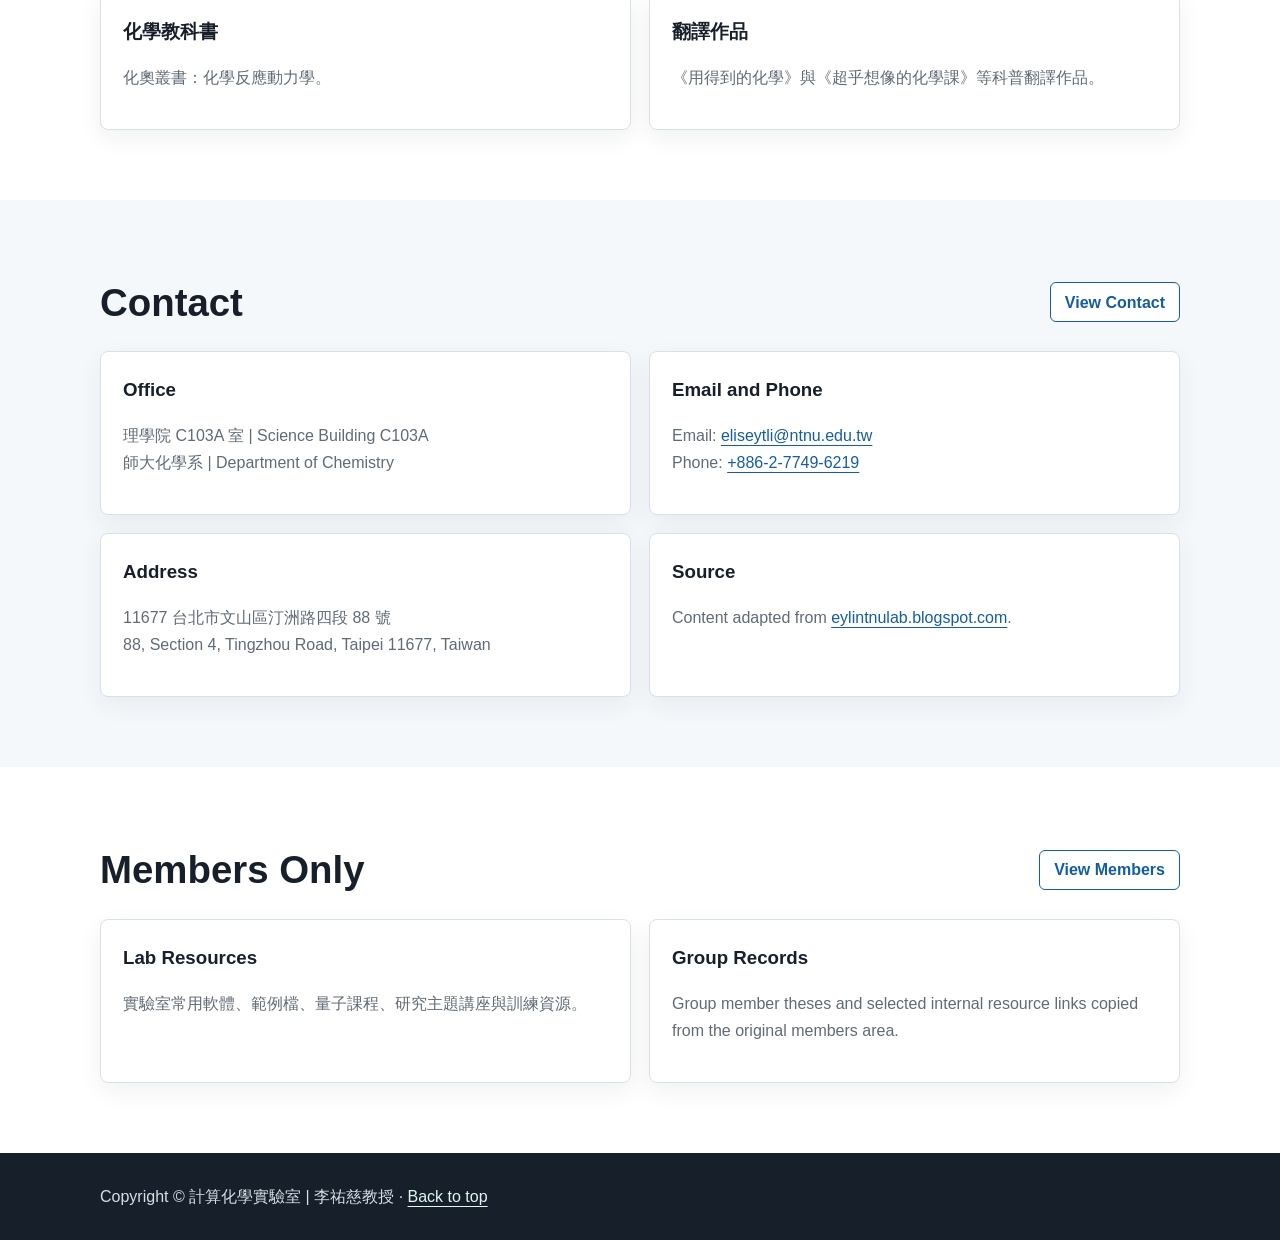
==== commit 1b34fa2b: "Update index.html" ====
--- a/index.html
+++ b/index.html
@@ -6,18 +6,20 @@
 <title>李祐慈老師計算化學實驗室 | EYL Computational Chemistry Research Group</title>
 <meta name="description" content="國立臺灣師範大學化學系李祐慈老師計算化學實驗室官方網站。研究方向包含第一原理計算、固態與分子材料、催化與電化學反應、能源材料設計。">
 <style>
-:root{--ink:#17202a;--muted:#5f6b76;--line:#d8e0e8;--blue:#145da0;--teal:#16817a;--gold:#c58a1f;--bg:#f5f8fb;--panel:#fff;--soft:#eaf3f7}*{box-sizing:border-box}html{scroll-behavior:smooth}body{margin:0;font-family:-apple-system,BlinkMacSystemFont,"Segoe UI","Noto Sans TC",sans-serif;color:var(--ink);background:var(--bg);line-height:1.7}a{color:var(--blue);text-underline-offset:4px}.top{position:sticky;top:0;background:#fffffff2;border-bottom:1px solid var(--line);z-index:9}.nav,.wrap{width:min(1080px,calc(100% - 32px));margin:auto}.nav{min-height:64px;display:flex;gap:18px;align-items:center;justify-content:space-between}.brand{font-weight:800;color:var(--ink);text-decoration:none;line-height:1.25}.brand span{display:block;color:var(--muted);font-size:.86rem}.links{display:flex;flex-wrap:wrap;gap:10px}.links a{text-decoration:none;color:var(--ink);font-weight:700}.hero{min-height:78vh;color:white;display:grid;align-items:center;padding:72px 0;background:linear-gradient(110deg,#145da0ee,#16817add),url('https://blogger.googleusercontent.com/img/b/R29vZ2xl/[base64]/w1600/YT%20Li_research%20banner.png') center/cover}.eyebrow{text-transform:uppercase;font-weight:800;color:#dff6f2}.hero h1{font-size:clamp(2.3rem,6vw,4.8rem);line-height:1.05;margin:0}.hero p{max-width:780px;font-size:1.18rem;color:#eef8fb}.btn{display:inline-flex;align-items:center;min-height:44px;padding:0 18px;border-radius:6px;background:white;color:var(--blue);font-weight:800;text-decoration:none}section{padding:70px 0}section:nth-of-type(even){background:white}h2{font-size:clamp(1.8rem,3vw,2.5rem);margin:0 0 16px}.lead{color:var(--muted);max-width:760px}.grid{display:grid;gap:18px}.three{grid-template-columns:repeat(3,1fr)}.two{grid-template-columns:repeat(2,1fr)}.card{background:var(--panel);border:1px solid var(--line);border-radius:8px;padding:22px;box-shadow:0 8px 24px #17202a10}.card h3{margin:0 0 10px}.card p,.card li{color:var(--muted)}.tags{display:flex;flex-wrap:wrap;gap:8px;margin-top:18px}.tag{border:1px solid var(--line);border-radius:999px;padding:6px 10px;background:white;color:var(--muted);font-weight:650}.road{width:100%;border:1px solid var(--line);border-radius:8px;margin-top:22px;background:white}.news{display:grid;gap:12px}.item{display:grid;grid-template-columns:92px 1fr;gap:16px;padding:14px 0;border-bottom:1px solid var(--line)}.date{color:var(--teal);font-weight:850}.pub{padding:14px 18px;border:1px solid var(--line);border-radius:8px;background:white}.contact{display:grid;grid-template-columns:repeat(2,1fr);gap:18px}footer{background:#17202a;color:#d7dee6;padding:30px 0}footer a{color:#dff6f2}@media(max-width:820px){.nav{align-items:flex-start;flex-direction:column;padding:12px 0}.three,.two,.contact{grid-template-columns:1fr}.item{grid-template-columns:1fr}.hero{min-height:72vh}}
+:root{--ink:#17202a;--muted:#5f6b76;--line:#d8e0e8;--blue:#145da0;--teal:#16817a;--gold:#c58a1f;--bg:#f5f8fb;--panel:#fff;--soft:#eaf3f7}*{box-sizing:border-box}html{scroll-behavior:smooth}body{margin:0;font-family:-apple-system,BlinkMacSystemFont,"Segoe UI","Noto Sans TC",sans-serif;color:var(--ink);background:var(--bg);line-height:1.7}a{color:var(--blue);text-underline-offset:4px}.top{position:sticky;top:0;background:#fffffff2;border-bottom:1px solid var(--line);z-index:9}.nav,.wrap{width:min(1080px,calc(100% - 32px));margin:auto}.nav{min-height:64px;display:flex;gap:18px;align-items:center;justify-content:space-between}.brand{font-weight:800;color:var(--ink);text-decoration:none;line-height:1.25}.brand span{display:block;color:var(--muted);font-size:.86rem}.links{display:flex;flex-wrap:wrap;gap:10px}.links a{text-decoration:none;color:var(--ink);font-weight:700}.hero{min-height:78vh;color:white;display:grid;align-items:center;padding:72px 0;background:linear-gradient(110deg,#145da0ee,#16817add),url('https://blogger.googleusercontent.com/img/b/R29vZ2xl/[base64]/w1600/YT%20Li_research%20banner.png') center/cover}.eyebrow{text-transform:uppercase;font-weight:800;color:#dff6f2}.hero h1{font-size:clamp(2.3rem,6vw,4.8rem);line-height:1.05;margin:0}.hero p{max-width:780px;font-size:1.18rem;color:#eef8fb}.btn{display:inline-flex;align-items:center;min-height:44px;padding:0 18px;border-radius:6px;background:white;color:var(--blue);font-weight:800;text-decoration:none}.section-head{display:flex;align-items:center;justify-content:space-between;gap:16px;margin-bottom:16px}.section-head h2{margin:0}.section-link{display:inline-flex;align-items:center;min-height:40px;padding:0 14px;border:1px solid var(--blue);border-radius:6px;background:white;color:var(--blue);font-weight:800;text-decoration:none;white-space:nowrap}.section-link:hover{background:var(--blue);color:white}section{padding:70px 0}section:nth-of-type(even){background:white}h2{font-size:clamp(1.8rem,3vw,2.5rem);margin:0 0 16px}.lead{color:var(--muted);max-width:760px}.grid{display:grid;gap:18px}.three{grid-template-columns:repeat(3,1fr)}.two{grid-template-columns:repeat(2,1fr)}.card{background:var(--panel);border:1px solid var(--line);border-radius:8px;padding:22px;box-shadow:0 8px 24px #17202a10}.card h3{margin:0 0 10px}.card p,.card li{color:var(--muted)}.tags{display:flex;flex-wrap:wrap;gap:8px;margin-top:18px}.tag{border:1px solid var(--line);border-radius:999px;padding:6px 10px;background:white;color:var(--muted);font-weight:650}.road{width:100%;border:1px solid var(--line);border-radius:8px;margin-top:22px;background:white}.news{display:grid;gap:12px}.item{display:grid;grid-template-columns:92px 1fr;gap:16px;padding:14px 0;border-bottom:1px solid var(--line)}.date{color:var(--teal);font-weight:850}.pub{padding:14px 18px;border:1px solid var(--line);border-radius:8px;background:white}.contact{display:grid;grid-template-columns:repeat(2,1fr);gap:18px}footer{background:#17202a;color:#d7dee6;padding:30px 0}footer a{color:#dff6f2}@media(max-width:820px){.nav{align-items:flex-start;flex-direction:column;padding:12px 0}.section-head{align-items:flex-start;flex-direction:column}.three,.two,.contact{grid-template-columns:1fr}.item{grid-template-columns:1fr}.hero{min-height:72vh}}
 </style>
 </head>
 <body>
 <header class="top"><nav class="nav"><a class="brand" href="index.html">李祐慈老師計算化學實驗室<span>EYL Computational Chemistry Research Group</span></a><div class="links"><a href="research.html">Research</a><a href="news.html">News</a><a href="team.html">Team</a><a href="papers.html">Papers</a><a href="books.html">Books</a><a href="contact.html">Contact</a><a href="members.html">Members Only</a></div></nav></header>
 <main id="top">
 <section class="hero"><div class="wrap"><p class="eyebrow">Department of Chemistry, National Taiwan Normal University</p><h1>李祐慈老師計算化學實驗室</h1><p>Elise Y. Li's Computational Chemistry Research Group applies first-principles calculations and theoretical chemistry to understand materials, catalytic reactions, electrochemistry, and molecular design.</p><a class="btn" href="research.html">Explore Research</a></div></section>
-<section id="research"><div class="wrap"><h2>Research</h2><p class="lead">We study solid-state materials and discrete molecular systems with computational chemistry, connecting microscopic mechanisms to design principles for experiments.</p><div class="grid three"><article class="card"><h3>First-principles materials chemistry</h3><p>Structural, electronic, magnetic, and luminescence properties of periodic and molecular systems.</p></article><article class="card"><h3>Catalysis and electrochemistry</h3><p>Reaction mechanisms for catalytic and electrochemical systems, including fuel cells and CO2 recycling.</p></article><article class="card"><h3>Energy and nano materials</h3><p>Computational design for energy storage, nanomaterials, carbon-based systems, and molecular spintronics.</p></article></div><div class="tags"><span class="tag">DFT</span><span class="tag">Solid-state materials</span><span class="tag">Carbon nanotubes</span><span class="tag">CO2 reduction</span><span class="tag">Li-S batteries</span></div><img class="road" src="https://blogger.googleusercontent.com/img/b/R29vZ2xl/AVvXsEiO5ybSbYu1Y1s_zFn6mAdXwSBIzL89WNrCMzJ8BT-R7xof6nd_lQrTq1bvKwl-NpyrajUR7cjV-CpwgLqG7L7P-c2KsufaPKp_86p9S5ndyL7JEQ8xTdMjvRWf6aU5rWKlxTmgMh6kjCT75kEjnkH2i54c2VMpYhy-3uVNlGtEIT3qdA_8u-p5QEqNoYBh/w1200/EYL%20Group%20Research%20Roadmap.png" alt="Research roadmap"></div></section>
-<section id="news"><div class="wrap"><h2>News</h2><div class="news"><div class="item"><b class="date">2026.03</b><p>吳東融獲 2025 師大化學系論文傑出研究獎；李映欣榮獲理學院研究生參與學術活動優良獎。</p></div><div class="item"><b class="date">2025.11</b><p>蕭榮殷榮獲中技社研究獎學金，李映欣榮獲台聚教育基金會獎學金與師大優秀研究生獎學金。</p></div><div class="item"><b class="date">2025.08</b><p>許思玲榮獲 IAMS-NTNU-YCU Autumn Workshop 壁報獎；李映欣獲無機錯鹽研討會 Good Poster Presentation。</p></div><div class="item"><b class="date">2025.07</b><p>湯子萱、葉芃榮獲台師大化學系與九州大學綜合理工學系雙聯碩士學位。</p></div><div class="item"><b class="date">2024.08</b><p>EYL 兼任師大化學系主任；多位成員於 2024 T2COMSA 學生研討會發表研究海報。</p></div></div></div></section>
-<section id="team"><div class="wrap"><h2>Team</h2><div class="grid two"><article class="card"><h3>Principal Investigator</h3><p><strong>李祐慈 | Elise Yu-Tzu Li</strong></p><p>Chair and Distinguished Professor, Department of Chemistry, NTNU. Ph.D. Chemistry, MIT, 2011; B.S. Chemistry, National Taiwan University, 2005.</p></article><article class="card"><h3>Current Graduate Students</h3><p>蕭榮殷、李映欣、蔡鴻禧、蔡育騰、林鈺晏、董慶禹、林均樺。</p><p>Alumni include 葉芃、湯子萱、許思玲、吳東融、陳岳廷、呂承儫、劉啟佑、黃俊皓 and earlier group members.</p></article></div></div></section>
-<section id="papers"><div class="wrap"><h2>Papers</h2><div class="grid"><article class="pub">E. Y. Li and C.-Y. Liu, “Interrelationships Between Structural, Mechanical, and Electronic Properties in g-C3N4 Nanotubes,” <em>Journal of Computational Chemistry</em>, 2025.</article><article class="pub">A. Arya, S.-L. Hsu, M. Silvano, A. L. Bhat, C.-Y. Liu, E. Y. Li, and Y.-S. Su, “Reversible Sodium-Ion Storage in pi-Conjugated Aromatic Hydrocarbon Molecules,” <em>Chemical Engineering Journal</em>, 2025.</article><article class="pub">C.-H. Lu and E. Y. Li, “A New Graph Theory to Unravel the Bulk-Boundary Correspondence of Graphene Nanoribbons,” <em>Carbon</em>, 2024.</article></div><p><a href="papers.html">View publication list</a></p></div></section>
-<section id="contact"><div class="wrap"><h2>Contact</h2><div class="contact"><article class="card"><h3>Office</h3><p>理學院 C103A 室 | Science Building C103A<br>師大化學系 | Department of Chemistry</p></article><article class="card"><h3>Email and Phone</h3><p>Email: <a href="mailto:eliseytli@ntnu.edu.tw">eliseytli@ntnu.edu.tw</a><br>Phone: <a href="tel:+886277496219">+886-2-7749-6219</a></p></article><article class="card"><h3>Address</h3><p>11677 台北市文山區汀洲路四段 88 號<br>88, Section 4, Tingzhou Road, Taipei 11677, Taiwan</p></article><article class="card"><h3>Source</h3><p>Content adapted from <a href="https://eylintnulab.blogspot.com/" target="_blank" rel="noreferrer">eylintnulab.blogspot.com</a>.</p></article></div></div></section>
+<section id="research"><div class="wrap"><div class="section-head"><h2>Research</h2><a class="section-link" href="research.html">View Research</a></div><p class="lead">We study solid-state materials and discrete molecular systems with computational chemistry, connecting microscopic mechanisms to design principles for experiments.</p><div class="grid three"><article class="card"><h3>First-principles materials chemistry</h3><p>Structural, electronic, magnetic, and luminescence properties of periodic and molecular systems.</p></article><article class="card"><h3>Catalysis and electrochemistry</h3><p>Reaction mechanisms for catalytic and electrochemical systems, including fuel cells and CO2 recycling.</p></article><article class="card"><h3>Energy and nano materials</h3><p>Computational design for energy storage, nanomaterials, carbon-based systems, and molecular spintronics.</p></article></div><div class="tags"><span class="tag">DFT</span><span class="tag">Solid-state materials</span><span class="tag">Carbon nanotubes</span><span class="tag">CO2 reduction</span><span class="tag">Li-S batteries</span></div><img class="road" src="https://blogger.googleusercontent.com/img/b/R29vZ2xl/AVvXsEiO5ybSbYu1Y1s_zFn6mAdXwSBIzL89WNrCMzJ8BT-R7xof6nd_lQrTq1bvKwl-NpyrajUR7cjV-CpwgLqG7L7P-c2KsufaPKp_86p9S5ndyL7JEQ8xTdMjvRWf6aU5rWKlxTmgMh6kjCT75kEjnkH2i54c2VMpYhy-3uVNlGtEIT3qdA_8u-p5QEqNoYBh/w1200/EYL%20Group%20Research%20Roadmap.png" alt="Research roadmap"></div></section>
+<section id="news"><div class="wrap"><div class="section-head"><h2>News</h2><a class="section-link" href="news.html">View News</a></div><div class="news"><div class="item"><b class="date">2026.03</b><p>吳東融獲 2025 師大化學系論文傑出研究獎；李映欣榮獲理學院研究生參與學術活動優良獎。</p></div><div class="item"><b class="date">2025.11</b><p>蕭榮殷榮獲中技社研究獎學金，李映欣榮獲台聚教育基金會獎學金與師大優秀研究生獎學金。</p></div><div class="item"><b class="date">2025.08</b><p>許思玲榮獲 IAMS-NTNU-YCU Autumn Workshop 壁報獎；李映欣獲無機錯鹽研討會 Good Poster Presentation。</p></div><div class="item"><b class="date">2025.07</b><p>湯子萱、葉芃榮獲台師大化學系與九州大學綜合理工學系雙聯碩士學位。</p></div><div class="item"><b class="date">2024.08</b><p>EYL 兼任師大化學系主任；多位成員於 2024 T2COMSA 學生研討會發表研究海報。</p></div></div></div></section>
+<section id="team"><div class="wrap"><div class="section-head"><h2>Team</h2><a class="section-link" href="team.html">View Team</a></div><div class="grid two"><article class="card"><h3>Principal Investigator</h3><p><strong>李祐慈 | Elise Yu-Tzu Li</strong></p><p>Chair and Distinguished Professor, Department of Chemistry, NTNU. Ph.D. Chemistry, MIT, 2011; B.S. Chemistry, National Taiwan University, 2005.</p></article><article class="card"><h3>Current Graduate Students</h3><p>蕭榮殷、李映欣、蔡鴻禧、蔡育騰、林鈺晏、董慶禹、林均樺。</p><p>Alumni include 葉芃、湯子萱、許思玲、吳東融、陳岳廷、呂承儫、劉啟佑、黃俊皓 and earlier group members.</p></article></div></div></section>
+<section id="papers"><div class="wrap"><div class="section-head"><h2>Papers</h2><a class="section-link" href="papers.html">View Papers</a></div><div class="grid"><article class="pub">E. Y. Li and C.-Y. Liu, “Interrelationships Between Structural, Mechanical, and Electronic Properties in g-C3N4 Nanotubes,” <em>Journal of Computational Chemistry</em>, 2025.</article><article class="pub">A. Arya, S.-L. Hsu, M. Silvano, A. L. Bhat, C.-Y. Liu, E. Y. Li, and Y.-S. Su, “Reversible Sodium-Ion Storage in pi-Conjugated Aromatic Hydrocarbon Molecules,” <em>Chemical Engineering Journal</em>, 2025.</article><article class="pub">C.-H. Lu and E. Y. Li, “A New Graph Theory to Unravel the Bulk-Boundary Correspondence of Graphene Nanoribbons,” <em>Carbon</em>, 2024.</article></div></div></section>
+<section id="books"><div class="wrap"><div class="section-head"><h2>Books</h2><a class="section-link" href="books.html">View Books</a></div><div class="grid two"><article class="card"><h3>化學教科書</h3><p>化奧叢書：化學反應動力學。</p></article><article class="card"><h3>翻譯作品</h3><p>《用得到的化學》與《超乎想像的化學課》等科普翻譯作品。</p></article></div></div></section>
+<section id="contact"><div class="wrap"><div class="section-head"><h2>Contact</h2><a class="section-link" href="contact.html">View Contact</a></div><div class="contact"><article class="card"><h3>Office</h3><p>理學院 C103A 室 | Science Building C103A<br>師大化學系 | Department of Chemistry</p></article><article class="card"><h3>Email and Phone</h3><p>Email: <a href="mailto:eliseytli@ntnu.edu.tw">eliseytli@ntnu.edu.tw</a><br>Phone: <a href="tel:+886277496219">+886-2-7749-6219</a></p></article><article class="card"><h3>Address</h3><p>11677 台北市文山區汀洲路四段 88 號<br>88, Section 4, Tingzhou Road, Taipei 11677, Taiwan</p></article><article class="card"><h3>Source</h3><p>Content adapted from <a href="https://eylintnulab.blogspot.com/" target="_blank" rel="noreferrer">eylintnulab.blogspot.com</a>.</p></article></div></div></section>
+<section id="members"><div class="wrap"><div class="section-head"><h2>Members Only</h2><a class="section-link" href="members.html">View Members</a></div><div class="grid two"><article class="card"><h3>Lab Resources</h3><p>實驗室常用軟體、範例檔、量子課程、研究主題講座與訓練資源。</p></article><article class="card"><h3>Group Records</h3><p>Group member theses and selected internal resource links copied from the original members area.</p></article></div></div></section>
 </main>
 <footer><div class="wrap">Copyright © 計算化學實驗室 | 李祐慈教授 · <a href="#top">Back to top</a></div></footer>
 </body>
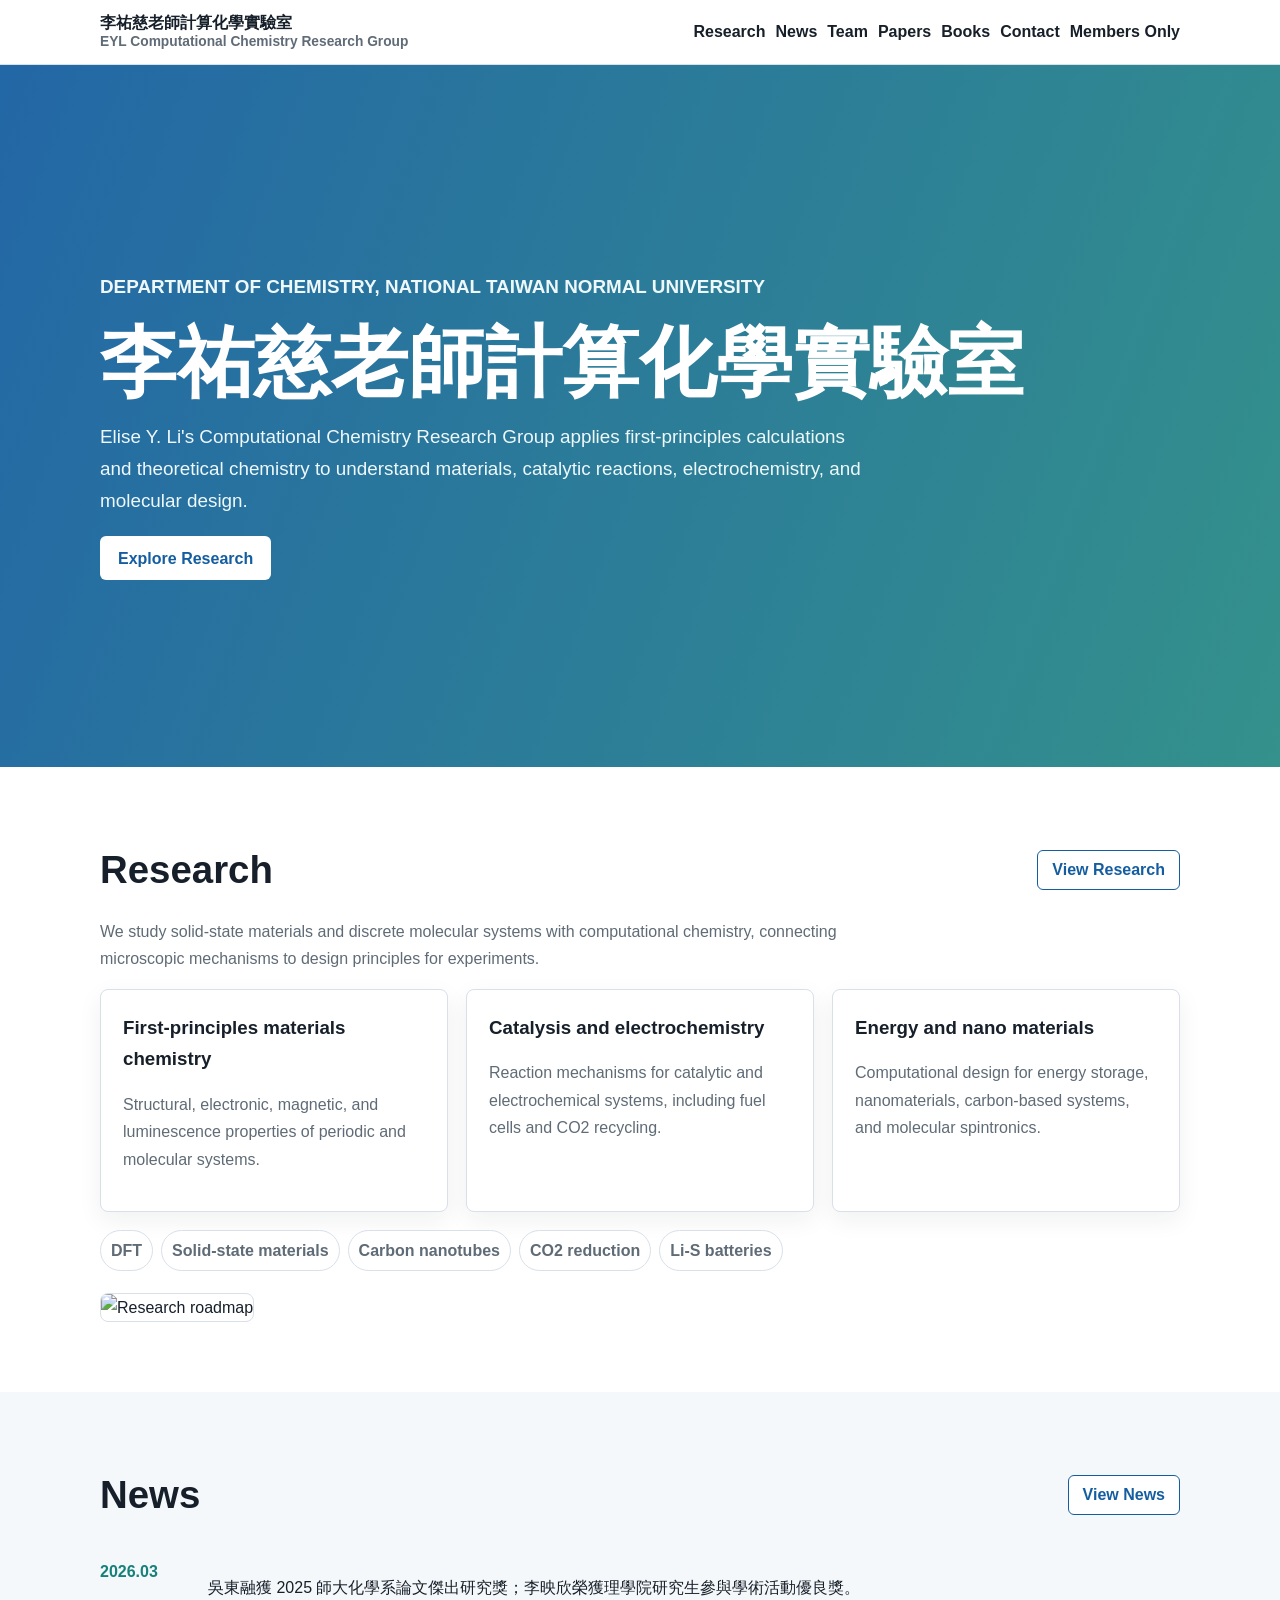
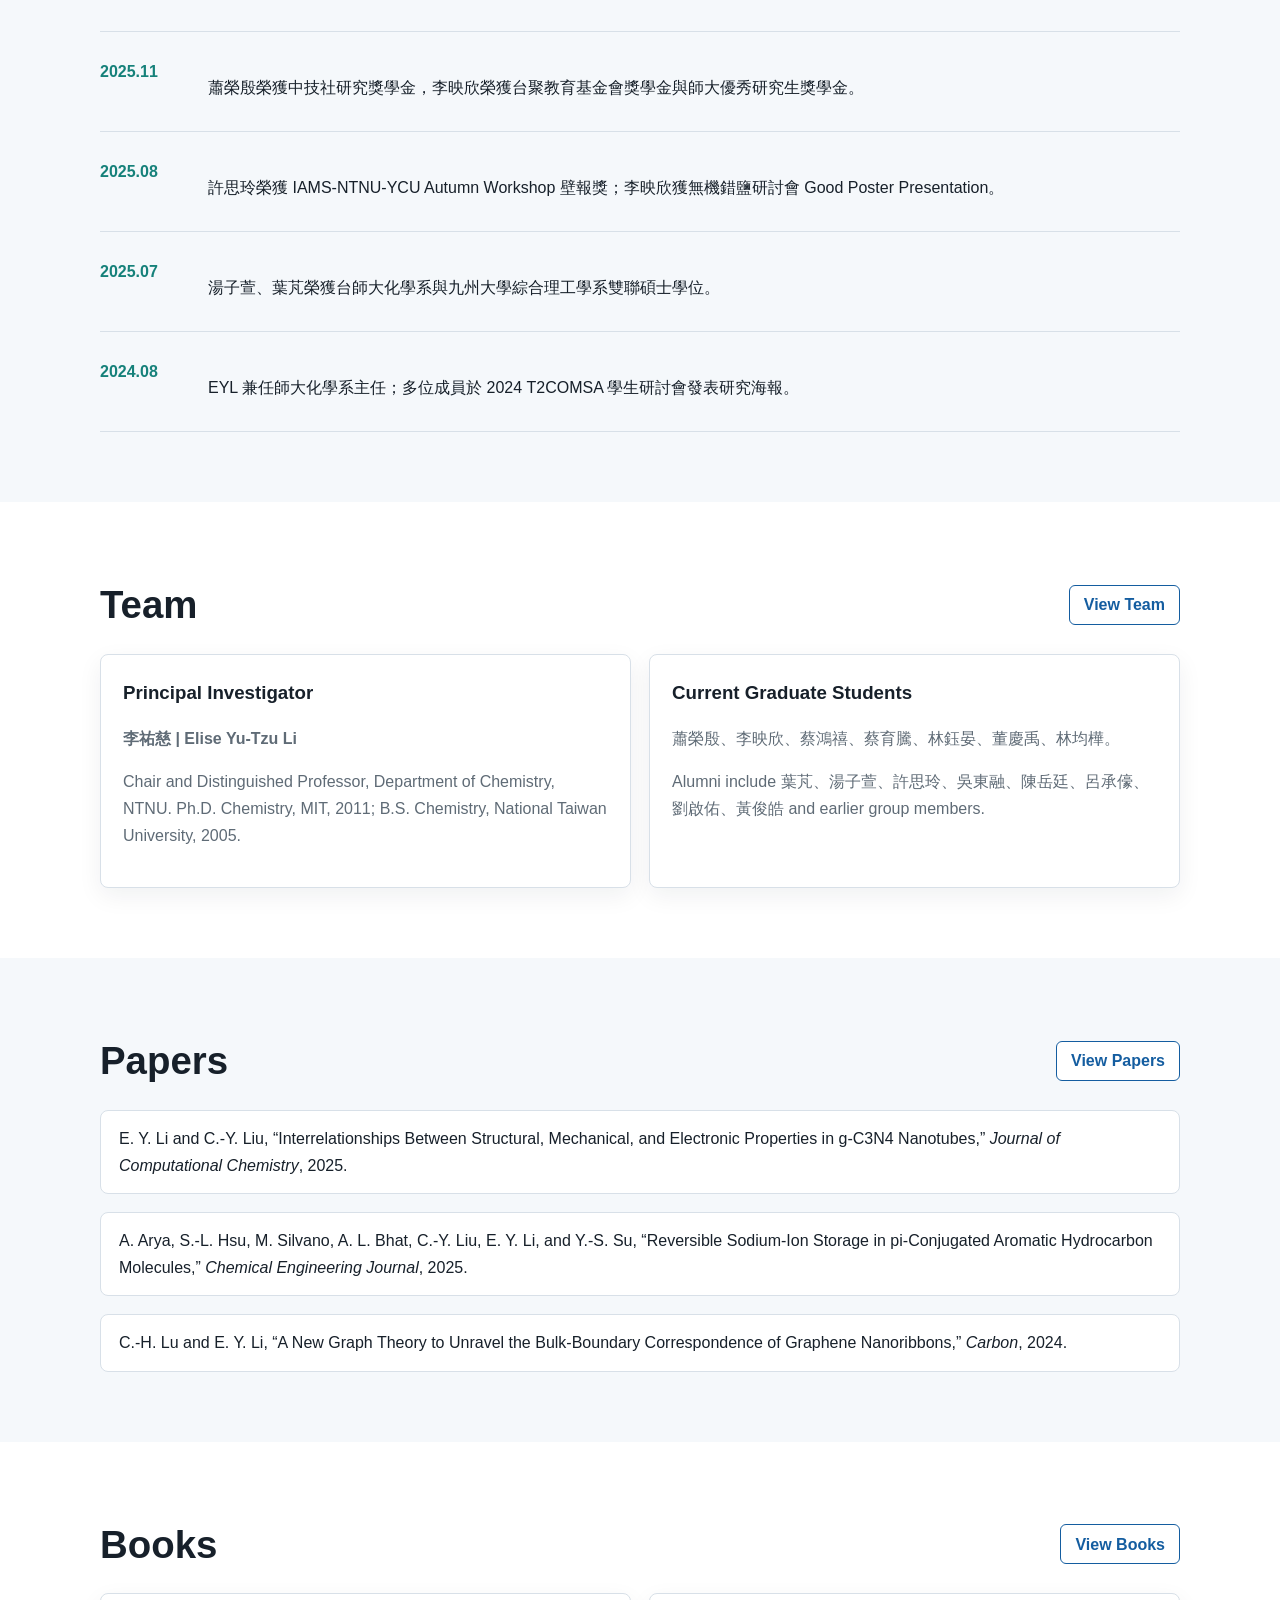
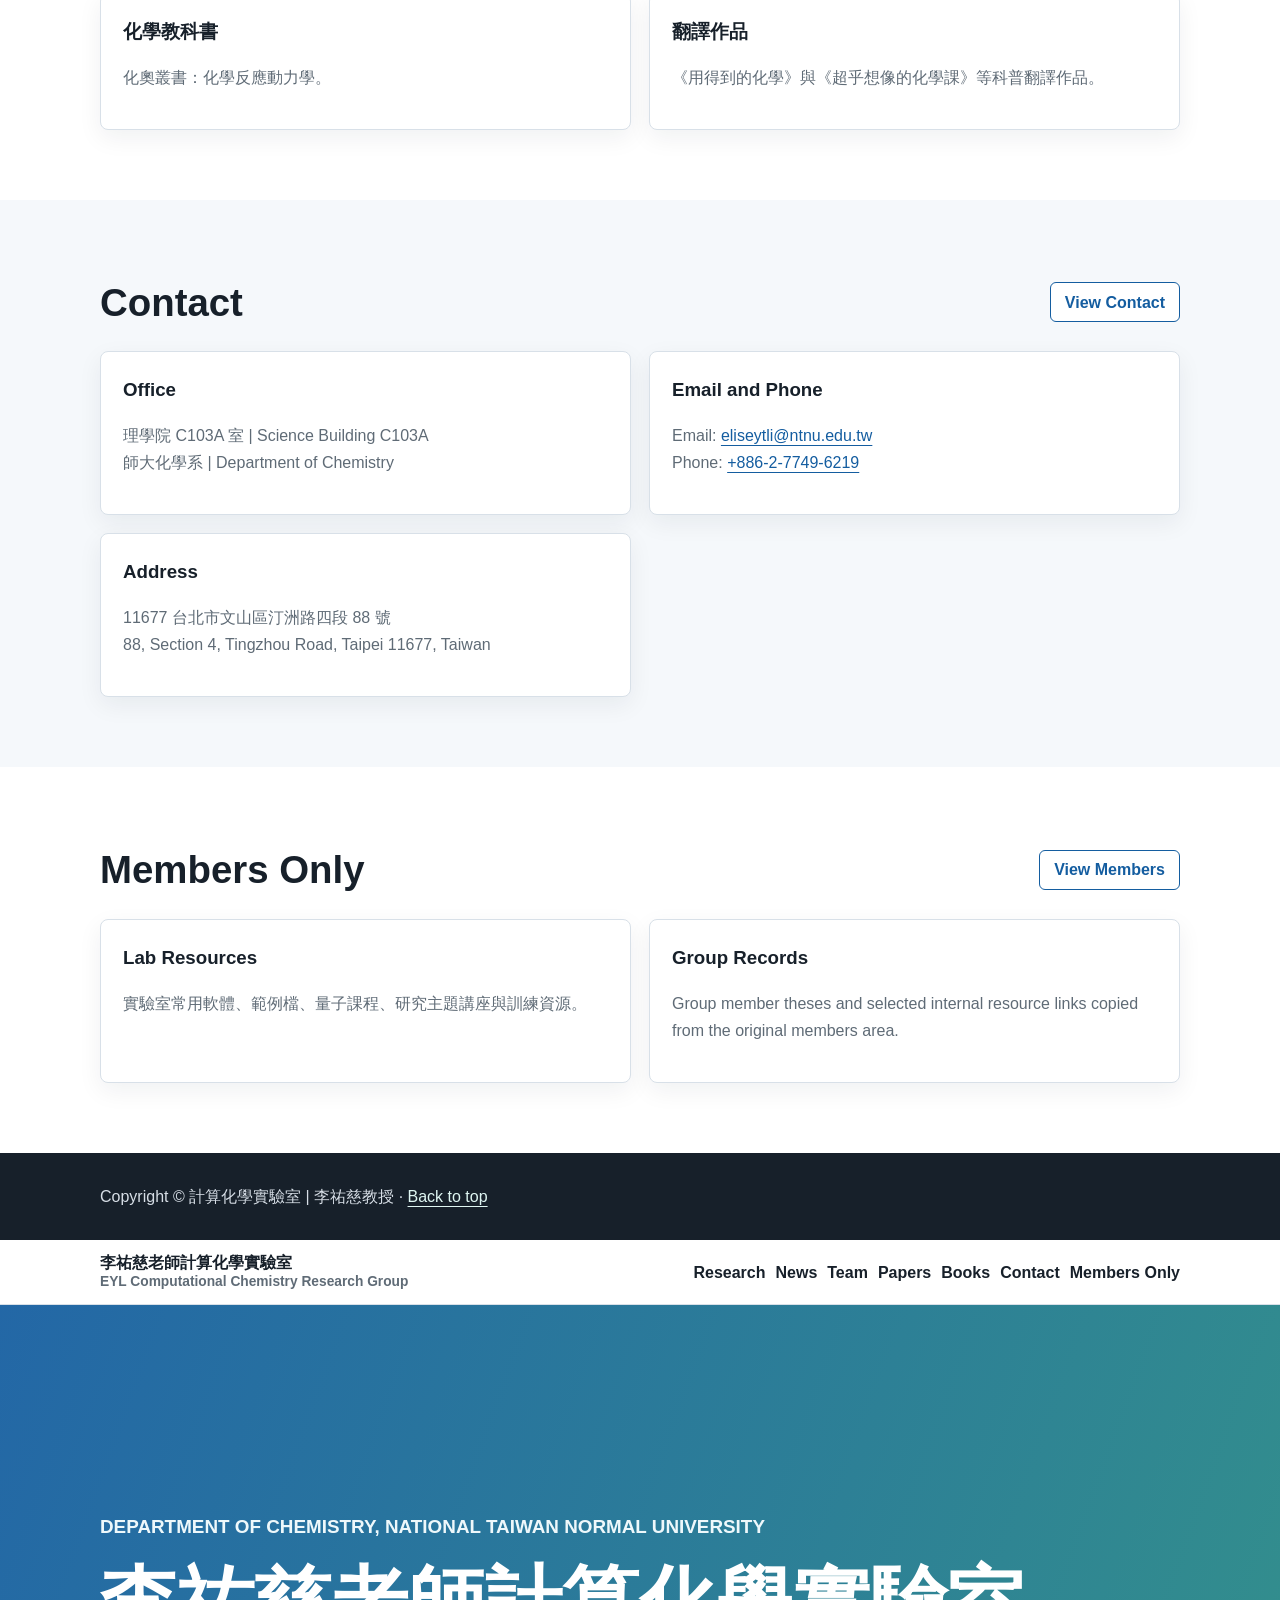
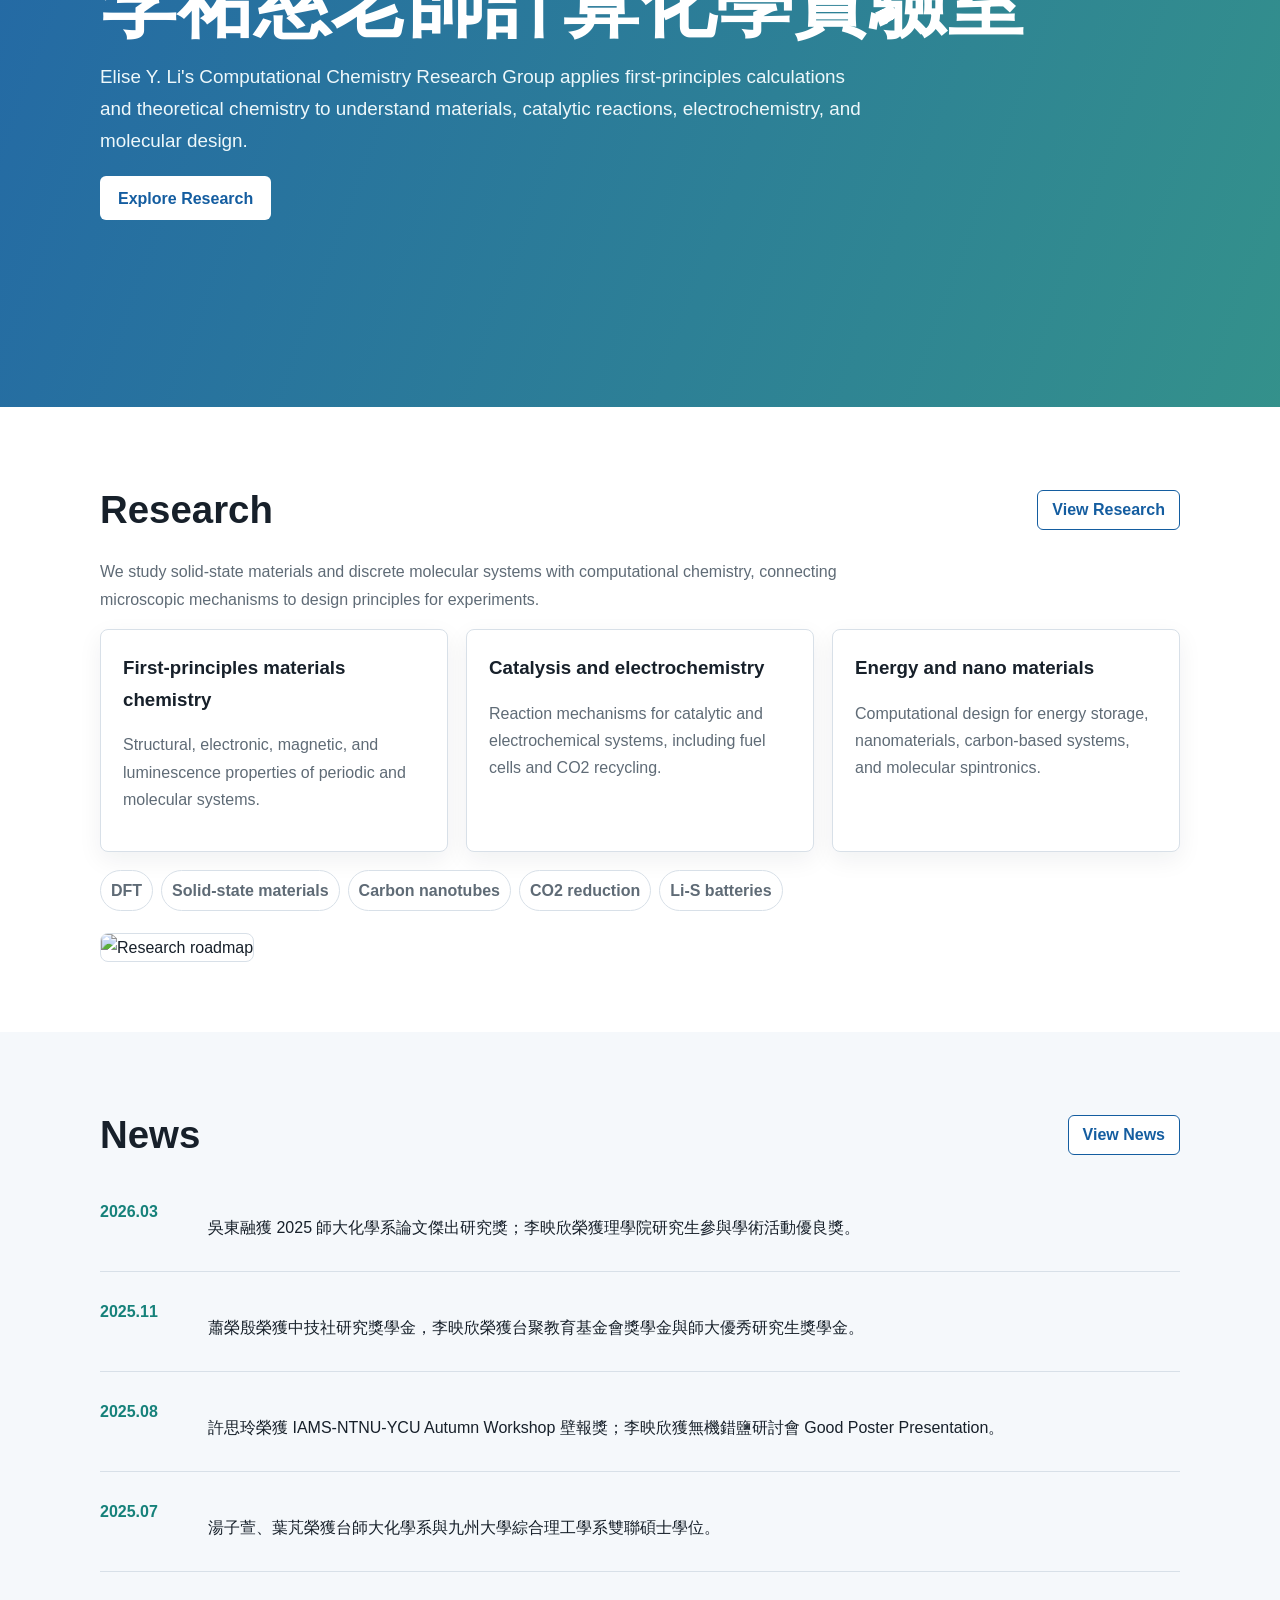
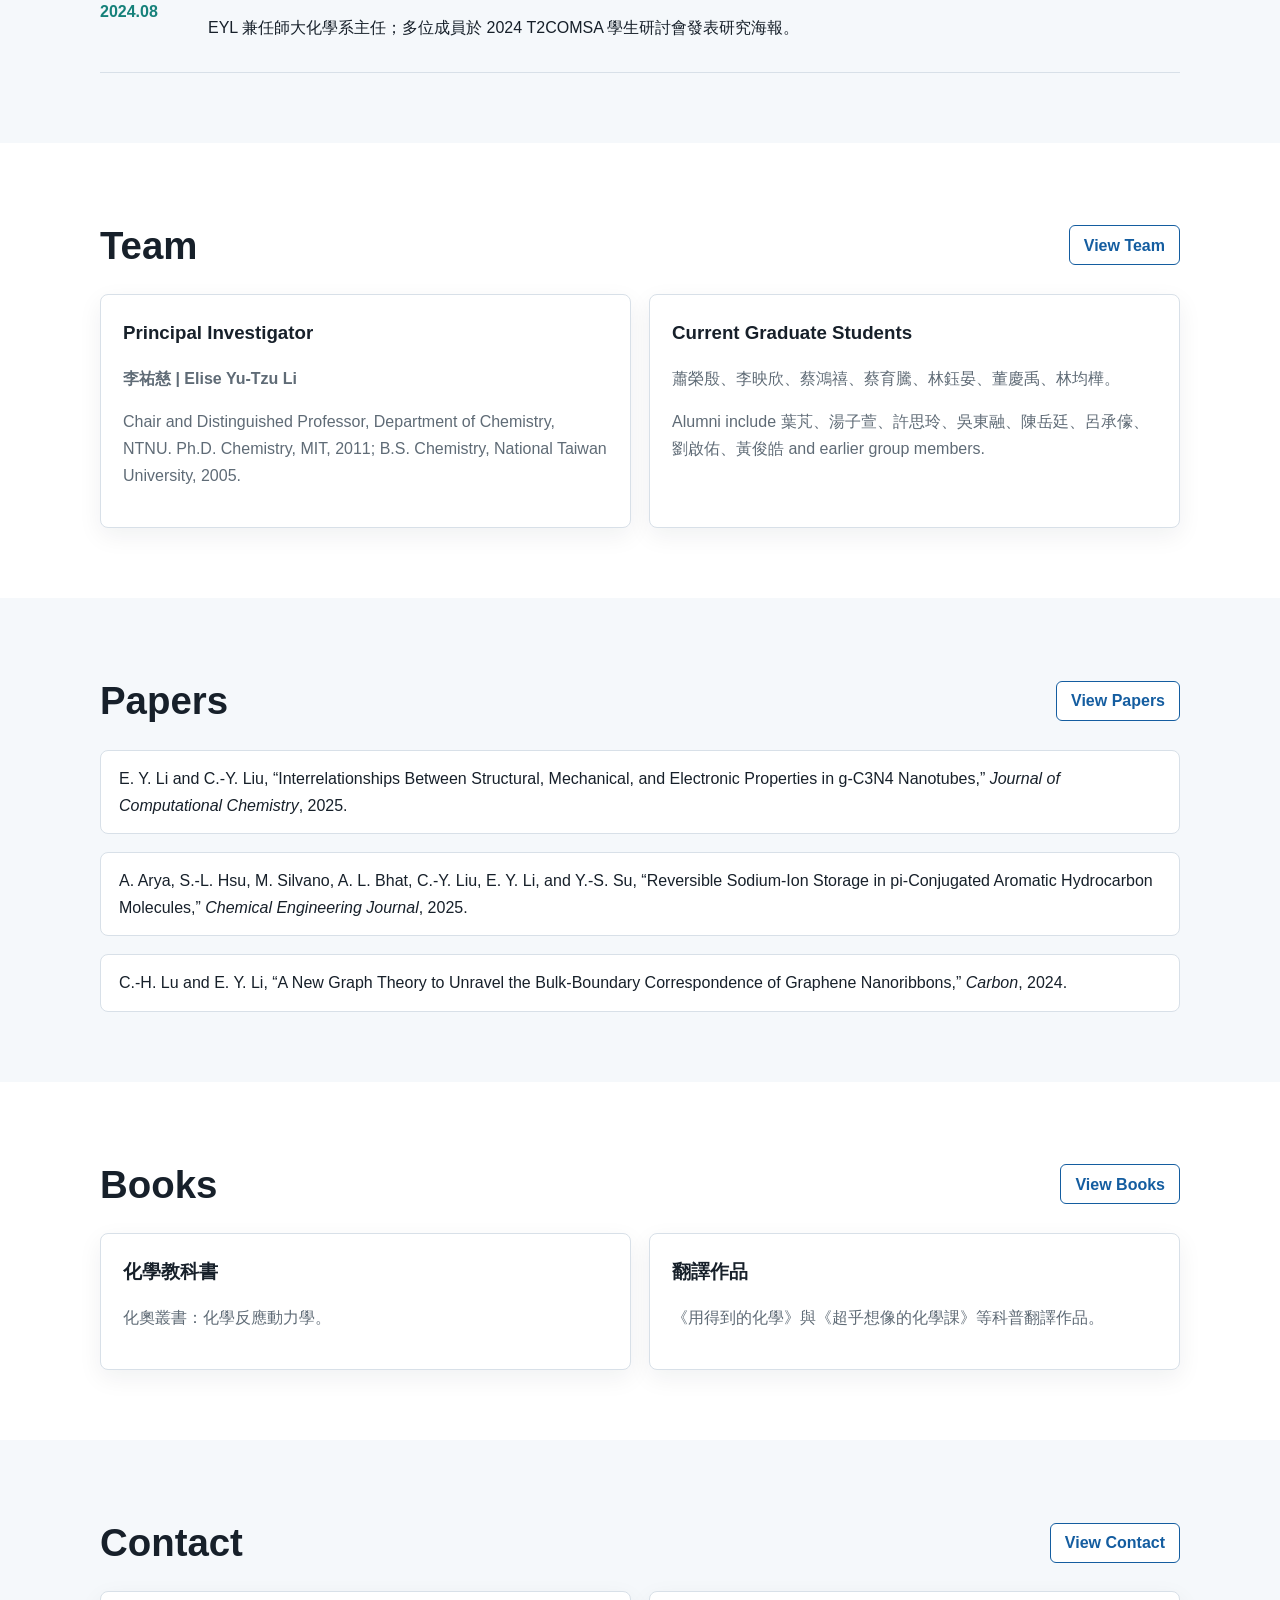
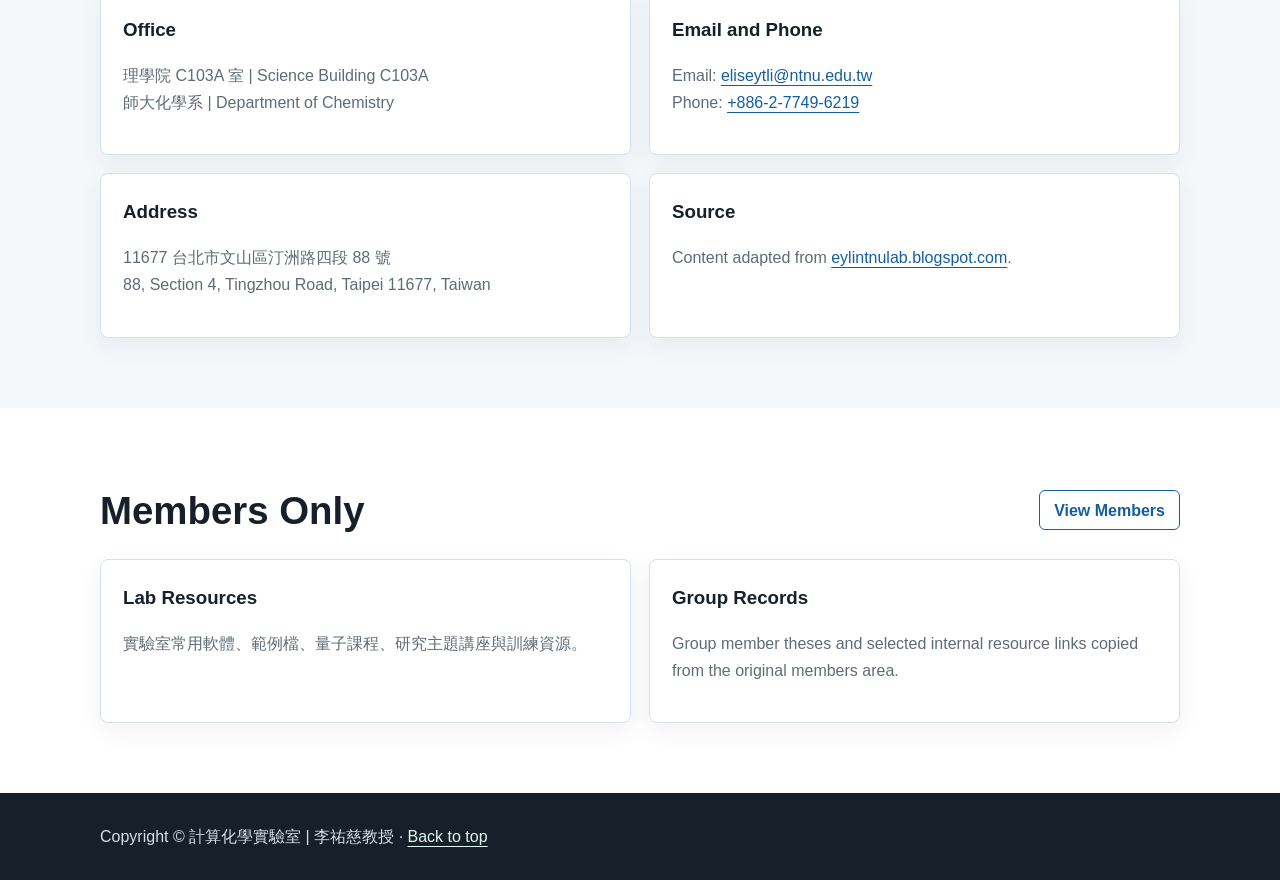
==== commit 81796b58: "Update index.html" ====
--- a/index.html
+++ b/index.html
@@ -1,3 +1,29 @@
+<!doctype html>
+<html lang="zh-Hant">
+<head>
+<meta charset="utf-8">
+<meta name="viewport" content="width=device-width,initial-scale=1">
+<title>李祐慈老師計算化學實驗室 | EYL Computational Chemistry Research Group</title>
+<meta name="description" content="國立臺灣師範大學化學系李祐慈老師計算化學實驗室官方網站。研究方向包含第一原理計算、固態與分子材料、催化與電化學反應、能源材料設計。">
+<style>
+:root{--ink:#17202a;--muted:#5f6b76;--line:#d8e0e8;--blue:#145da0;--teal:#16817a;--gold:#c58a1f;--bg:#f5f8fb;--panel:#fff;--soft:#eaf3f7}*{box-sizing:border-box}html{scroll-behavior:smooth}body{margin:0;font-family:-apple-system,BlinkMacSystemFont,"Segoe UI","Noto Sans TC",sans-serif;color:var(--ink);background:var(--bg);line-height:1.7}a{color:var(--blue);text-underline-offset:4px}.top{position:sticky;top:0;background:#fffffff2;border-bottom:1px solid var(--line);z-index:9}.nav,.wrap{width:min(1080px,calc(100% - 32px));margin:auto}.nav{min-height:64px;display:flex;gap:18px;align-items:center;justify-content:space-between}.brand{font-weight:800;color:var(--ink);text-decoration:none;line-height:1.25}.brand span{display:block;color:var(--muted);font-size:.86rem}.links{display:flex;flex-wrap:wrap;gap:10px}.links a{text-decoration:none;color:var(--ink);font-weight:700}.hero{min-height:78vh;color:white;display:grid;align-items:center;padding:72px 0;background:linear-gradient(110deg,#145da0ee,#16817add),url('https://blogger.googleusercontent.com/img/b/R29vZ2xl/[base64]/w1600/YT%20Li_research%20banner.png') center/cover}.eyebrow{text-transform:uppercase;font-weight:800;color:#dff6f2}.hero h1{font-size:clamp(2.3rem,6vw,4.8rem);line-height:1.05;margin:0}.hero p{max-width:780px;font-size:1.18rem;color:#eef8fb}.btn{display:inline-flex;align-items:center;min-height:44px;padding:0 18px;border-radius:6px;background:white;color:var(--blue);font-weight:800;text-decoration:none}.section-head{display:flex;align-items:center;justify-content:space-between;gap:16px;margin-bottom:16px}.section-head h2{margin:0}.section-link{display:inline-flex;align-items:center;min-height:40px;padding:0 14px;border:1px solid var(--blue);border-radius:6px;background:white;color:var(--blue);font-weight:800;text-decoration:none;white-space:nowrap}.section-link:hover{background:var(--blue);color:white}section{padding:70px 0}section:nth-of-type(even){background:white}h2{font-size:clamp(1.8rem,3vw,2.5rem);margin:0 0 16px}.lead{color:var(--muted);max-width:760px}.grid{display:grid;gap:18px}.three{grid-template-columns:repeat(3,1fr)}.two{grid-template-columns:repeat(2,1fr)}.card{background:var(--panel);border:1px solid var(--line);border-radius:8px;padding:22px;box-shadow:0 8px 24px #17202a10}.card h3{margin:0 0 10px}.card p,.card li{color:var(--muted)}.tags{display:flex;flex-wrap:wrap;gap:8px;margin-top:18px}.tag{border:1px solid var(--line);border-radius:999px;padding:6px 10px;background:white;color:var(--muted);font-weight:650}.road{width:100%;border:1px solid var(--line);border-radius:8px;margin-top:22px;background:white}.news{display:grid;gap:12px}.item{display:grid;grid-template-columns:92px 1fr;gap:16px;padding:14px 0;border-bottom:1px solid var(--line)}.date{color:var(--teal);font-weight:850}.pub{padding:14px 18px;border:1px solid var(--line);border-radius:8px;background:white}.contact{display:grid;grid-template-columns:repeat(2,1fr);gap:18px}footer{background:#17202a;color:#d7dee6;padding:30px 0}footer a{color:#dff6f2}@media(max-width:820px){.nav{align-items:flex-start;flex-direction:column;padding:12px 0}.section-head{align-items:flex-start;flex-direction:column}.three,.two,.contact{grid-template-columns:1fr}.item{grid-template-columns:1fr}.hero{min-height:72vh}}
+</style>
+</head>
+<body>
+<header class="top"><nav class="nav"><a class="brand" href="index.html">李祐慈老師計算化學實驗室<span>EYL Computational Chemistry Research Group</span></a><div class="links"><a href="research.html">Research</a><a href="news.html">News</a><a href="team.html">Team</a><a href="papers.html">Papers</a><a href="books.html">Books</a><a href="contact.html">Contact</a><a href="members.html">Members Only</a></div></nav></header>
+<main id="top">
+<section class="hero"><div class="wrap"><p class="eyebrow">Department of Chemistry, National Taiwan Normal University</p><h1>李祐慈老師計算化學實驗室</h1><p>Elise Y. Li's Computational Chemistry Research Group applies first-principles calculations and theoretical chemistry to understand materials, catalytic reactions, electrochemistry, and molecular design.</p><a class="btn" href="research.html">Explore Research</a></div></section>
+<section id="research"><div class="wrap"><div class="section-head"><h2>Research</h2><a class="section-link" href="research.html">View Research</a></div><p class="lead">We study solid-state materials and discrete molecular systems with computational chemistry, connecting microscopic mechanisms to design principles for experiments.</p><div class="grid three"><article class="card"><h3>First-principles materials chemistry</h3><p>Structural, electronic, magnetic, and luminescence properties of periodic and molecular systems.</p></article><article class="card"><h3>Catalysis and electrochemistry</h3><p>Reaction mechanisms for catalytic and electrochemical systems, including fuel cells and CO2 recycling.</p></article><article class="card"><h3>Energy and nano materials</h3><p>Computational design for energy storage, nanomaterials, carbon-based systems, and molecular spintronics.</p></article></div><div class="tags"><span class="tag">DFT</span><span class="tag">Solid-state materials</span><span class="tag">Carbon nanotubes</span><span class="tag">CO2 reduction</span><span class="tag">Li-S batteries</span></div><img class="road" src="https://blogger.googleusercontent.com/img/b/R29vZ2xl/AVvXsEiO5ybSbYu1Y1s_zFn6mAdXwSBIzL89WNrCMzJ8BT-R7xof6nd_lQrTq1bvKwl-NpyrajUR7cjV-CpwgLqG7L7P-c2KsufaPKp_86p9S5ndyL7JEQ8xTdMjvRWf6aU5rWKlxTmgMh6kjCT75kEjnkH2i54c2VMpYhy-3uVNlGtEIT3qdA_8u-p5QEqNoYBh/w1200/EYL%20Group%20Research%20Roadmap.png" alt="Research roadmap"></div></section>
+<section id="news"><div class="wrap"><div class="section-head"><h2>News</h2><a class="section-link" href="news.html">View News</a></div><div class="news"><div class="item"><b class="date">2026.03</b><p>吳東融獲 2025 師大化學系論文傑出研究獎；李映欣榮獲理學院研究生參與學術活動優良獎。</p></div><div class="item"><b class="date">2025.11</b><p>蕭榮殷榮獲中技社研究獎學金，李映欣榮獲台聚教育基金會獎學金與師大優秀研究生獎學金。</p></div><div class="item"><b class="date">2025.08</b><p>許思玲榮獲 IAMS-NTNU-YCU Autumn Workshop 壁報獎；李映欣獲無機錯鹽研討會 Good Poster Presentation。</p></div><div class="item"><b class="date">2025.07</b><p>湯子萱、葉芃榮獲台師大化學系與九州大學綜合理工學系雙聯碩士學位。</p></div><div class="item"><b class="date">2024.08</b><p>EYL 兼任師大化學系主任；多位成員於 2024 T2COMSA 學生研討會發表研究海報。</p></div></div></div></section>
+<section id="team"><div class="wrap"><div class="section-head"><h2>Team</h2><a class="section-link" href="team.html">View Team</a></div><div class="grid two"><article class="card"><h3>Principal Investigator</h3><p><strong>李祐慈 | Elise Yu-Tzu Li</strong></p><p>Chair and Distinguished Professor, Department of Chemistry, NTNU. Ph.D. Chemistry, MIT, 2011; B.S. Chemistry, National Taiwan University, 2005.</p></article><article class="card"><h3>Current Graduate Students</h3><p>蕭榮殷、李映欣、蔡鴻禧、蔡育騰、林鈺晏、董慶禹、林均樺。</p><p>Alumni include 葉芃、湯子萱、許思玲、吳東融、陳岳廷、呂承儫、劉啟佑、黃俊皓 and earlier group members.</p></article></div></div></section>
+<section id="papers"><div class="wrap"><div class="section-head"><h2>Papers</h2><a class="section-link" href="papers.html">View Papers</a></div><div class="grid"><article class="pub">E. Y. Li and C.-Y. Liu, “Interrelationships Between Structural, Mechanical, and Electronic Properties in g-C3N4 Nanotubes,” <em>Journal of Computational Chemistry</em>, 2025.</article><article class="pub">A. Arya, S.-L. Hsu, M. Silvano, A. L. Bhat, C.-Y. Liu, E. Y. Li, and Y.-S. Su, “Reversible Sodium-Ion Storage in pi-Conjugated Aromatic Hydrocarbon Molecules,” <em>Chemical Engineering Journal</em>, 2025.</article><article class="pub">C.-H. Lu and E. Y. Li, “A New Graph Theory to Unravel the Bulk-Boundary Correspondence of Graphene Nanoribbons,” <em>Carbon</em>, 2024.</article></div></div></section>
+<section id="books"><div class="wrap"><div class="section-head"><h2>Books</h2><a class="section-link" href="books.html">View Books</a></div><div class="grid two"><article class="card"><h3>化學教科書</h3><p>化奧叢書：化學反應動力學。</p></article><article class="card"><h3>翻譯作品</h3><p>《用得到的化學》與《超乎想像的化學課》等科普翻譯作品。</p></article></div></div></section>
+<section id="contact"><div class="wrap"><div class="section-head"><h2>Contact</h2><a class="section-link" href="contact.html">View Contact</a></div><div class="contact"><article class="card"><h3>Office</h3><p>理學院 C103A 室 | Science Building C103A<br>師大化學系 | Department of Chemistry</p></article><article class="card"><h3>Email and Phone</h3><p>Email: <a href="mailto:eliseytli@ntnu.edu.tw">eliseytli@ntnu.edu.tw</a><br>Phone: <a href="tel:+886277496219">+886-2-7749-6219</a></p></article><article class="card"><h3>Address</h3><p>11677 台北市文山區汀洲路四段 88 號<br>88, Section 4, Tingzhou Road, Taipei 11677, Taiwan</p></article></div></div></section>
+<section id="members"><div class="wrap"><div class="section-head"><h2>Members Only</h2><a class="section-link" href="members.html">View Members</a></div><div class="grid two"><article class="card"><h3>Lab Resources</h3><p>實驗室常用軟體、範例檔、量子課程、研究主題講座與訓練資源。</p></article><article class="card"><h3>Group Records</h3><p>Group member theses and selected internal resource links copied from the original members area.</p></article></div></div></section>
+</main>
+<footer><div class="wrap">Copyright © 計算化學實驗室 | 李祐慈教授 · <a href="#top">Back to top</a></div></footer>
+</body>
+</html>
 <!doctype html>
 <html lang="zh-Hant">
 <head>
